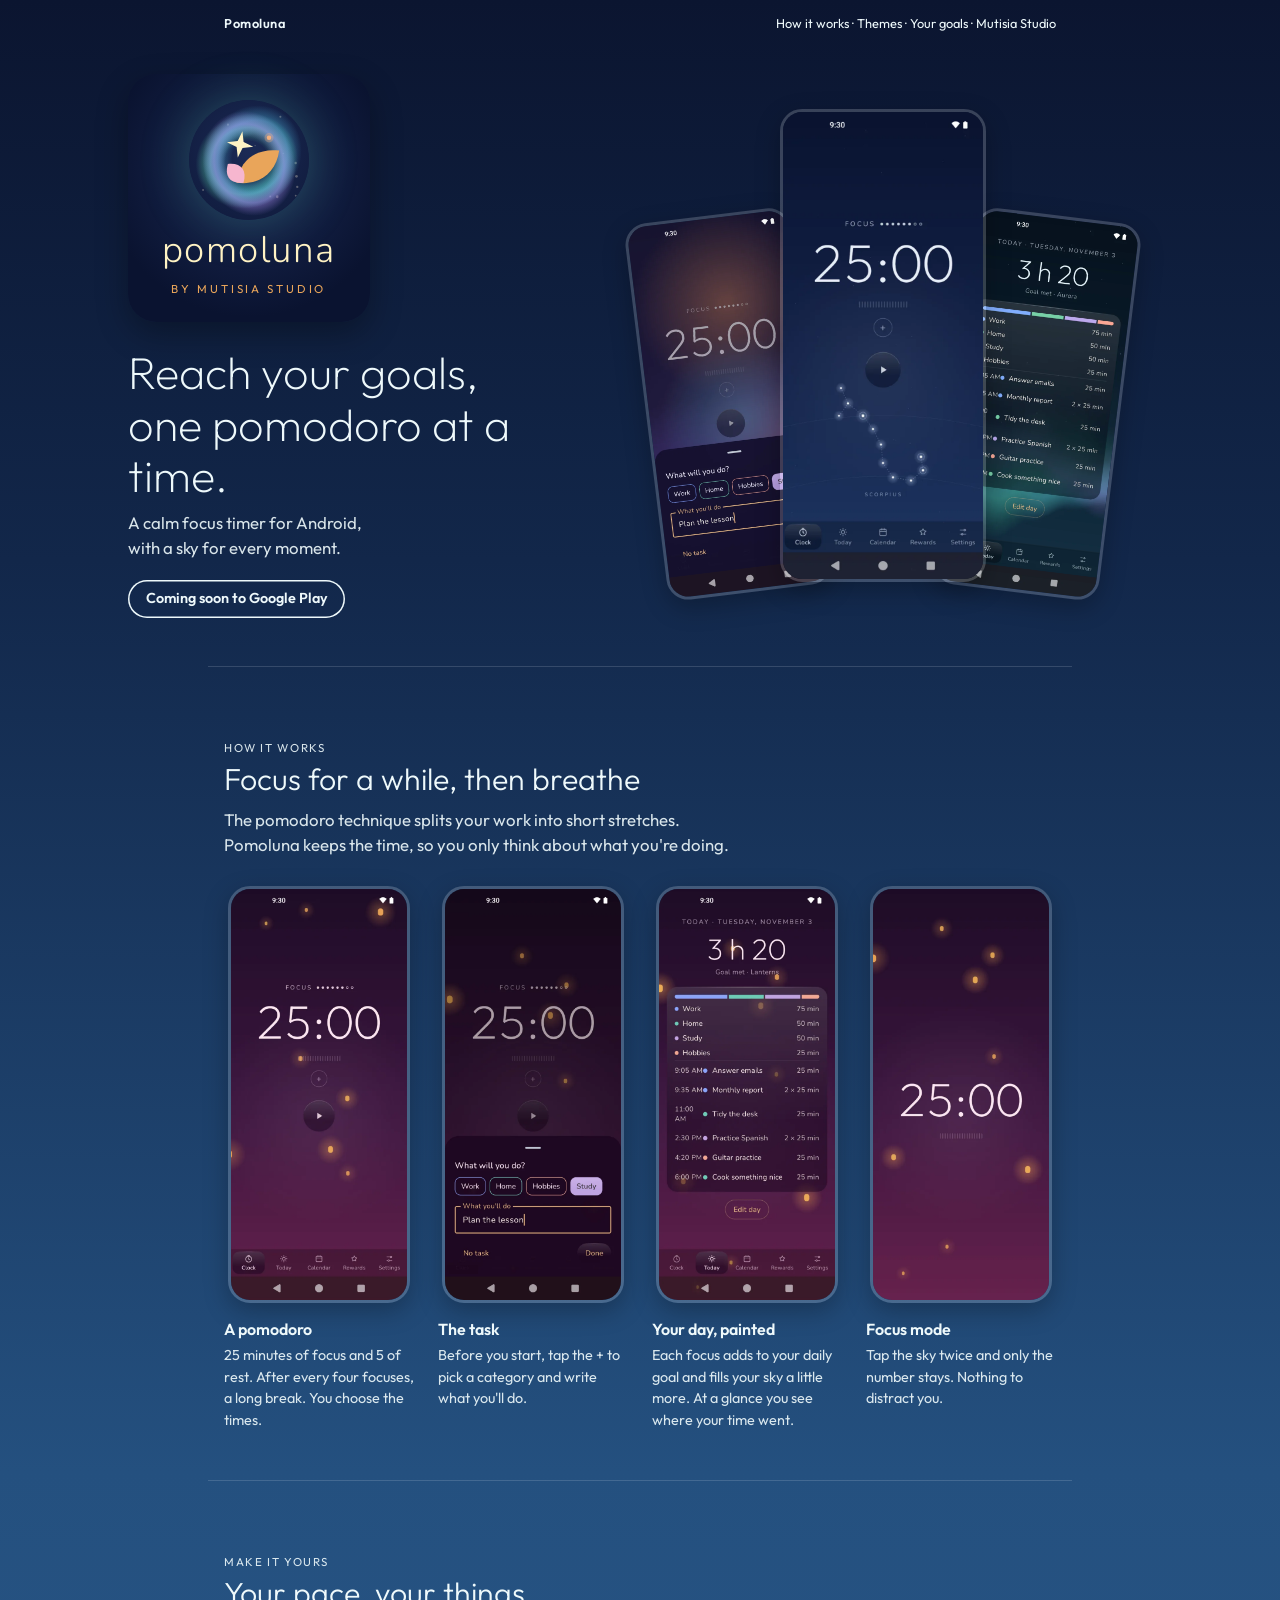
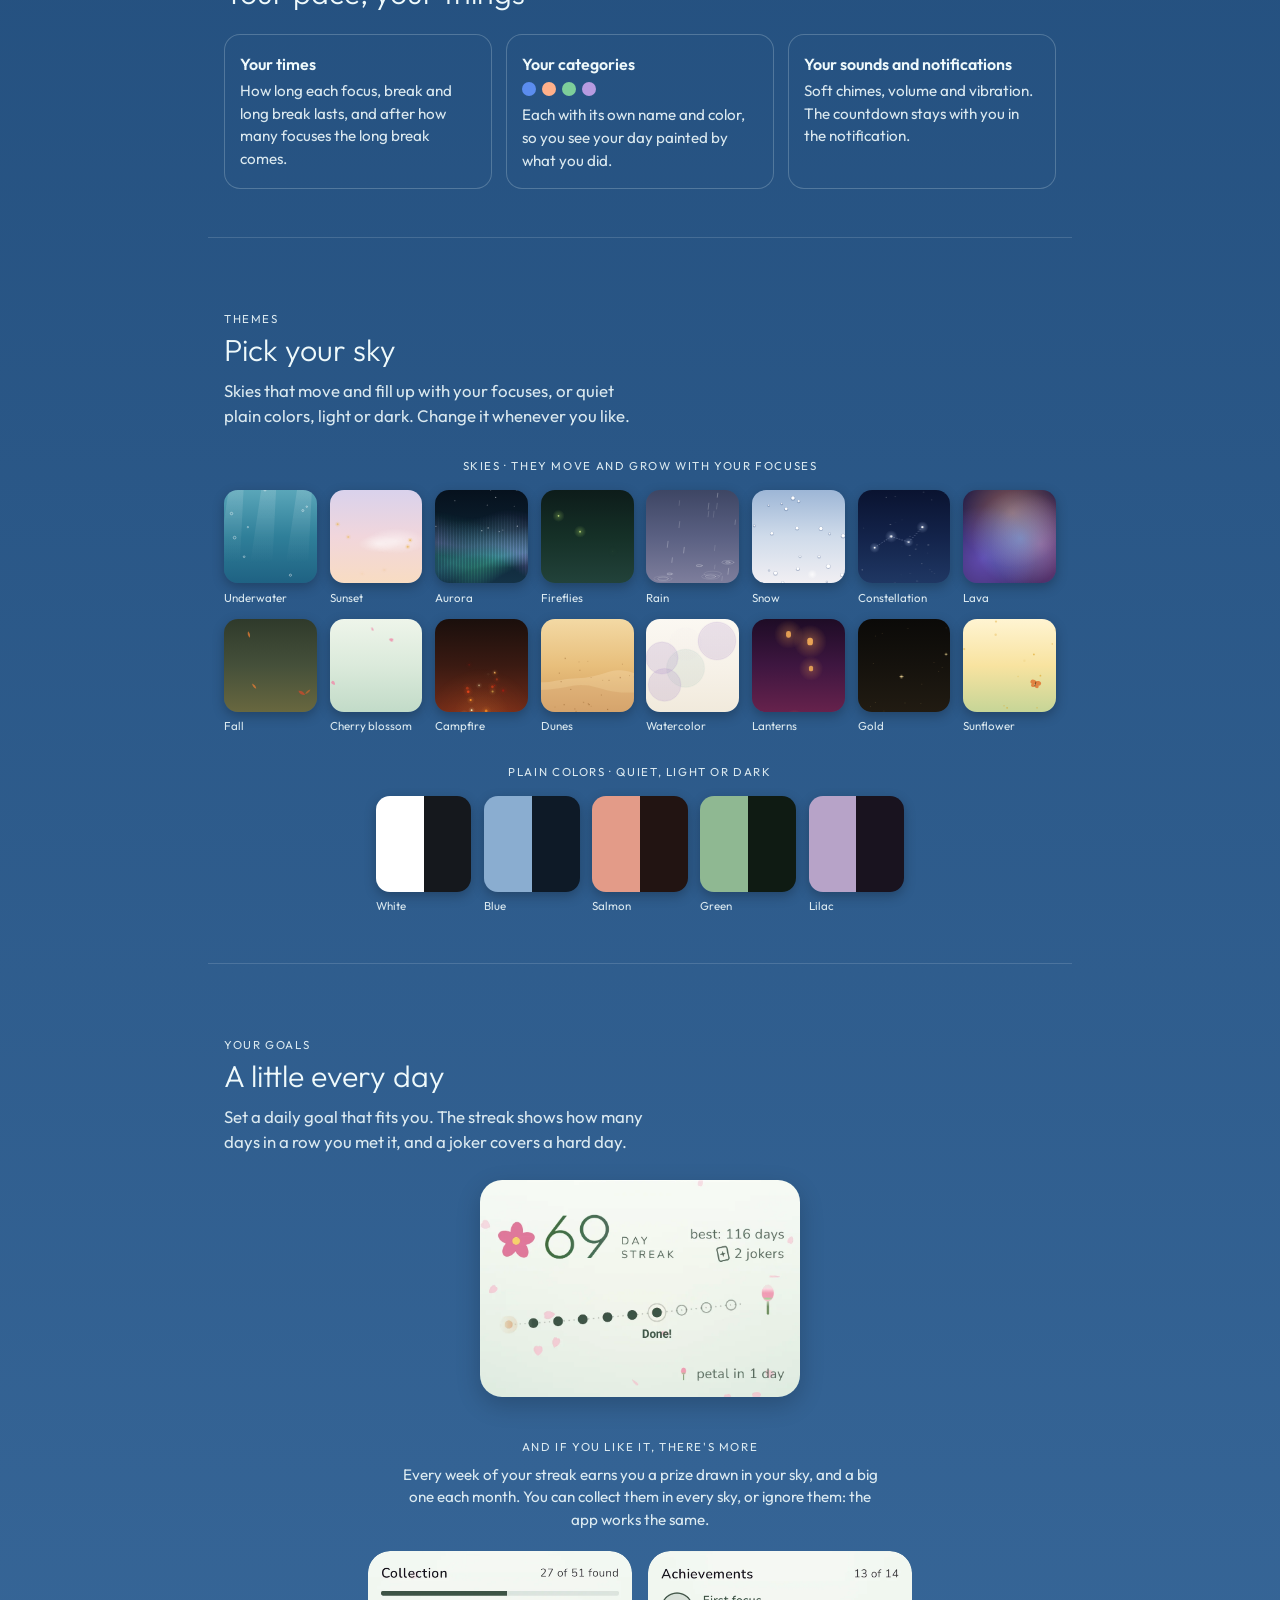
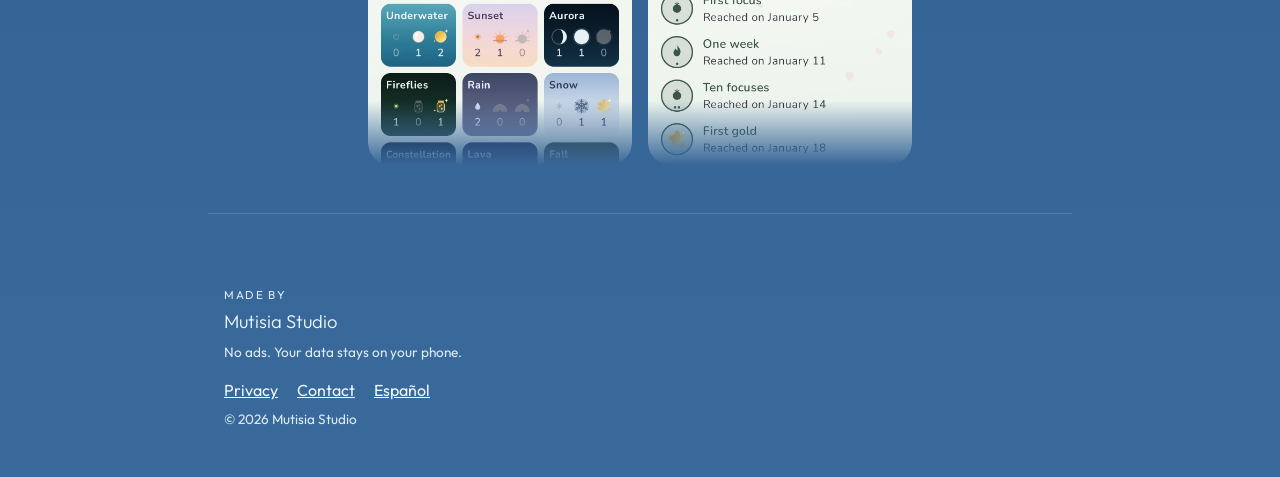
==== index.html @ 19e26e1e "Count visits with GoatCounter Use a copy of GoatCounter's count.js (v2.7.0, ISC license) so the page" ====
<!doctype html>
<html lang="en">
<head>
  <meta charset="utf-8">
  <meta name="viewport" content="width=device-width, initial-scale=1">
  <title>Pomoluna · a calm focus timer for Android</title>
  <meta name="description" content="Pomoluna is a calm focus timer for Android, with skies that move and grow with your focuses. No ads, no internet, your data stays on your phone.">
  <link rel="canonical" href="https://mutisiastudio.com/">
  <link rel="alternate" hreflang="en" href="https://mutisiastudio.com/">
  <link rel="alternate" hreflang="es" href="https://mutisiastudio.com/es/">
  <link rel="alternate" hreflang="x-default" href="https://mutisiastudio.com/">
  <meta property="og:type" content="website">
  <meta property="og:title" content="Pomoluna · a calm focus timer for Android">
  <meta property="og:description" content="Pomoluna is a calm focus timer for Android, with skies that move and grow with your focuses. No ads, no internet, your data stays on your phone.">
  <meta property="og:url" content="https://mutisiastudio.com/">
  <meta property="og:locale" content="en_US">
  <meta property="og:image" content="https://mutisiastudio.com/assets/img/og.png">
  <meta name="twitter:card" content="summary_large_image">
  <link rel="icon" type="image/png" sizes="192x192" href="/assets/img/icon-192.png">
  <link rel="apple-touch-icon" href="/assets/img/icon-512.png">
  <link rel="stylesheet" href="/assets/css/site.css">
  <script>document.documentElement.classList.add("js")</script>
</head>
<body>
  <nav class="top" aria-label="Sections">
    <a class="brand" href="#hero">Pomoluna</a>
    <span>
      <a href="#how-it-works">How it works</a> ·
      <a href="#themes">Themes</a> ·
      <a href="#your-goals">Your goals</a> ·
      <a href="#studio">Mutisia Studio</a>
    </span>
  </nav>

  <main>
    <section id="hero" class="hero combo">
      <div class="combo-text">
        <div class="mark badge"><img src="/assets/img/icon.svg" alt=""><span class="word">pomoluna</span><span class="by">by Mutisia Studio</span></div>
        <h1>Reach your goals,<br>one pomodoro at a time.</h1>
        <p class="lead">A calm focus timer for Android, with a sky for every moment.</p>
        <!-- When the app is public, swap this for the official Google Play badge. -->
        <p class="store" data-store-badge>Coming soon to Google Play</p>
      </div>
      <div class="fan">
        <div class="phone"><img src="/assets/img/shots/en/fan-task.webp" alt="Choosing the task, with the Lava sky" width="600" height="1400"></div>
        <div class="phone mid"><img src="/assets/img/shots/en/fan-clock.webp" alt="The clock, with the Constellation sky and the Scorpio figure" width="600" height="1400"></div>
        <div class="phone"><img src="/assets/img/shots/en/fan-today.webp" alt="The summary of the day, with the Aurora sky" width="600" height="1400"></div>
      </div>
    </section>

    <section id="how-it-works">
      <p class="tag">How it works</p>
      <h2>Focus for a while, then breathe</h2>
      <p class="lead">The pomodoro technique splits your work into short stretches.
        Pomoluna keeps the time, so you only think about what you're doing.</p>
      <div class="shots">
        <div>
          <div class="phone"><img src="/assets/img/shots/en/clock.webp" alt="The clock screen" width="600" height="1400" loading="lazy"></div>
          <h3>A pomodoro</h3>
          <p>25 minutes of focus and 5 of rest. After every four focuses, a long break. You choose the times.</p>
        </div>
        <div>
          <div class="phone"><img src="/assets/img/shots/en/task.webp" alt="Choosing the category of the task" width="600" height="1400" loading="lazy"></div>
          <h3>The task</h3>
          <p>Before you start, tap the + to pick a category and write what you'll do.</p>
        </div>
        <div>
          <div class="phone"><img src="/assets/img/shots/en/today.webp" alt="The summary of the day" width="600" height="1400" loading="lazy"></div>
          <h3>Your day, painted</h3>
          <p>Each focus adds to your daily goal and fills your sky a little more. At a glance you see where your time went.</p>
        </div>
        <div>
          <div class="phone"><img src="/assets/img/shots/en/focus.webp" alt="Focus mode, showing only the number" width="600" height="1400" loading="lazy"></div>
          <h3>Focus mode</h3>
          <p>Tap the sky twice and only the number stays. Nothing to distract you.</p>
        </div>
      </div>
    </section>

    <section id="make-it-yours">
      <p class="tag">Make it yours</p>
      <h2>Your pace, your things</h2>
      <div class="tiles">
        <div class="tile">
          <h3>Your times</h3>
          <p>How long each focus, break and long break lasts, and after how many
            focuses the long break comes.</p>
        </div>
        <div class="tile">
          <h3>Your categories</h3>
          <div class="dots" aria-hidden="true">
            <i style="background:#5B8DEF"></i><i style="background:#FFB08A"></i>
            <i style="background:#7DCE9A"></i><i style="background:#B79BE0"></i>
          </div>
          <p>Each with its own name and color, so you see your day painted by
            what you did.</p>
        </div>
        <div class="tile">
          <h3>Your sounds and notifications</h3>
          <p>Soft chimes, volume and vibration. The countdown stays with you in the
            notification.</p>
        </div>
      </div>
    </section>

    <section id="themes">
      <p class="tag">Themes</p>
      <h2>Pick your sky</h2>
      <p class="lead">Skies that move and fill up with your focuses, or quiet plain colors,
        light or dark. Change it whenever you like.</p>
      <p class="tag needs-js">Skies · they move and grow with your focuses</p>
      <div class="sky-grid needs-js" id="sky-grid"></div>
      <p class="tag needs-js">Plain colors · quiet, light or dark</p>
      <div class="sky-grid plains needs-js" id="plain-grid"></div>
    </section>

    <section id="your-goals">
      <p class="tag">Your goals</p>
      <h2>A little every day</h2>
      <p class="lead">Set a daily goal that fits you. The streak shows how many days in a
        row you met it, and a joker covers a hard day.</p>
      <img class="card-shot streak-shot" src="/assets/img/shots/en/streak.webp" width="984" height="667" loading="lazy"
        alt="The streak card: 69 days in a row, a best of 116 days and 2 jokers">
      <div class="extra">
        <p class="tag">And if you like it, there's more</p>
        <p class="extra-lead">Every week of your streak earns you a prize drawn in your sky, and a big one
          each month. You can collect them in every sky, or ignore them: the app
          works the same.</p>
        <div class="extra-shots">
          <img class="card-shot fade" src="/assets/img/shots/en/collection.webp" width="984" height="796" loading="lazy"
            alt="The prize collection, one per sky">
          <img class="card-shot fade" src="/assets/img/shots/en/achievements.webp" width="984" height="796" loading="lazy"
            alt="The list of achievements, with the date of each one">
        </div>
      </div>
    </section>
  </main>

  <footer id="studio">
    <p class="tag">Made by</p>
    <p class="studio">Mutisia Studio</p>
    <p class="note">No ads. Your data stays on your phone.</p>
    <p class="links">
      <a href="/privacy/">Privacy</a>
      <a href="mailto:contact@mutisiastudio.com">Contact</a>
      <a href="/es/">Español</a>
    </p>
    <p class="note">© 2026 Mutisia Studio</p>
  </footer>
<script src="/assets/js/themes.js"></script>
<script src="/assets/js/sky-grid.js" defer></script>
<script data-goatcounter="https://mutisiastudio.goatcounter.com/count" async src="/assets/js/count.js"></script>
</body>
</html>
---- assets/css/site.css ----
@font-face {
  font-family: "Outfit";
  src: url("/assets/fonts/outfit.ttf") format("truetype");
  font-weight: 100 900;
  font-display: swap;
}
@font-face {
  font-family: "Nunito";
  src: url("/assets/fonts/nunito.ttf") format("truetype");
  font-weight: 200 1000;
  font-display: swap;
}

:root {
  --ink: #EEF9FB;
  /* Strength of softened text. tools/check.mjs tests contrast at this value. */
  --muted: 0.9;
}

body {
  font-family: "Outfit", system-ui, sans-serif;
  margin: 0;
  line-height: 1.5;
  min-height: 100vh;
  color: var(--ink);
  /* Dark blue at the top, mid blue at the bottom. tools/check.mjs tests the text on each stop. */
  background: linear-gradient(#0B1530, #12274A 560px, #24507F max(40%, 760px), #3A6A9C);
  background-color: #3A6A9C;
}

section, footer, .top {
  max-width: 52rem;
  margin: 0 auto;
  padding: 3rem 1rem;
}

a { color: inherit; }

.top {
  display: flex; flex-wrap: wrap; justify-content: space-between; gap: 0.25rem 1rem;
  padding-top: 0.9rem; padding-bottom: 0; font-size: 0.8rem;
}
.top a { text-decoration: none; }
.top a:hover { text-decoration: underline; }
.top .brand { font-weight: 600; letter-spacing: 0.04em; }

/* Without JavaScript the sky grids stay empty, so hide them. */
html:not(.js) .needs-js { display: none !important; }

.lead {
  font-size: 1.05rem; opacity: var(--muted); margin: 0.5rem auto 0; max-width: 32rem;
  text-wrap: balance;
}
.tag {
  font-size: 0.72rem; text-transform: uppercase; letter-spacing: 0.14em;
  opacity: var(--muted); margin: 1.5rem 0 0;
}
.store {
  display: inline-block; margin: 1.25rem 0 0; padding: 0.5rem 1.1rem; border-radius: 999px;
  box-shadow: inset 0 0 0 1.5px var(--ink); font-weight: 600; font-size: 0.9rem;
}
.soft { opacity: var(--muted); }

/* Hero: the wordmark card and words on one side, three phones fanned on the other.
   Stacked on a phone, side by side from 900px. */
.hero { text-align: center; padding-top: 1.5rem; }
.hero.combo { display: grid; grid-template-columns: minmax(0, 1fr); gap: 2.5rem; align-items: center; max-width: 64rem; }
.hero h1 { font-weight: 200; font-size: 2rem; line-height: 1.15; margin: 1.6rem 0 0; }
.combo-text { text-align: center; min-width: 0; }

/* The wordmark: Nunito light, cream, with an orange "by". */
.mark { display: flex; flex-direction: column; align-items: center; gap: 12px; }
.mark img { width: 120px; height: 120px; border-radius: 50%; box-shadow: 0 0 50px rgba(92, 224, 176, 0.25); }
.mark .word { font: 300 2.3rem/1 "Nunito", sans-serif; letter-spacing: 0.04em; color: #FFF3C4; }
.mark .by { font-size: 0.72rem; letter-spacing: 0.25em; text-transform: uppercase; color: #E9A55A; }
.mark.badge {
  padding: 26px 34px 24px; border-radius: 28px; width: max-content; margin: 0 auto;
  background: radial-gradient(circle at 50% 40%, #1B2A55, #0A1330 75%);
  box-shadow: 0 12px 32px rgba(0, 0, 0, 0.3);
}

/* A screenshot in a thin phone frame. */
.phone {
  width: 9.5rem; border-radius: 22px; overflow: hidden;
  border: 3px solid rgba(255, 255, 255, 0.18); box-shadow: 0 8px 24px rgba(0, 0, 0, 0.25);
}
.phone img { display: block; width: 100%; height: auto; }

.fan { display: flex; justify-content: center; align-items: flex-end; min-width: 0; }
.fan .phone { width: 9rem; max-width: 30vw; }
.fan .phone:first-child { transform: rotate(-7deg) translate(18%, 4%); }
.fan .phone:last-child { transform: rotate(7deg) translate(-18%, 4%); }
.fan .phone.mid { width: 11rem; max-width: 36vw; position: relative; z-index: 1; }

@media (min-width: 900px) {
  .combo-text, .fan { min-width: auto; }
  .fan .phone { flex: none; min-width: auto; }
  .hero.combo { grid-template-columns: 1fr 1.1fr; padding-top: 2.5rem; }
  .combo-text { text-align: left; }
  .combo .mark.badge { margin: 0; }
  .combo .lead { margin-left: 0; }
  .fan .phone { width: 10rem; }
  .fan .phone.mid { width: 12.5rem; }
  .hero h1 { font-size: 2.8rem; }
}

/* Sections after the hero. Lines and rings instead of filled panels. */
section + section, footer {
  border-top: 1px solid color-mix(in srgb, var(--ink) 15%, transparent);
}
h2 { font-weight: 300; font-size: 1.9rem; line-height: 1.2; margin: 0.3rem 0 0; }
h3 { font-size: 1rem; font-weight: 600; margin: 0.75rem 0 0.25rem; }
section p, footer p { margin: 0; }
section:not(.hero) .lead { margin: 0.6rem 0 0; }

/* How it works: 2 phones a row on a phone, 4 on a computer. */
.shots { display: grid; grid-template-columns: 1fr 1fr; gap: 1.6rem 1rem; margin-top: 1.8rem; }
.shots .phone { width: 100%; max-width: 11rem; margin: 0 auto; }
.shots h3 { margin-top: 0.9rem; }
.shots p { font-size: 0.9rem; opacity: var(--muted); }
@media (min-width: 760px) { .shots { grid-template-columns: repeat(4, 1fr); gap: 1.5rem; } }

.tiles { display: grid; gap: 0.9rem; margin-top: 1.4rem; }
.tile {
  border-radius: 16px; padding: 0.4rem 1rem 1rem;
  box-shadow: inset 0 0 0 1px color-mix(in srgb, var(--ink) 22%, transparent);
}
.tile p { opacity: var(--muted); font-size: 0.95rem; }
.dots { display: flex; gap: 6px; margin: 0.4rem 0 0.5rem; }
.dots i { width: 14px; height: 14px; border-radius: 50%; }
@media (min-width: 700px) { .tiles { grid-template-columns: repeat(3, 1fr); } }

/* Themes: the grids are filled by script (squares for skies, swatches for plain colors). */
#themes .tag:not(:first-child) { text-align: center; margin-top: 1.8rem; }
.sky-grid {
  display: grid; grid-template-columns: repeat(4, 1fr); gap: 0.6rem;
  max-width: 26rem; margin: 1rem auto 0;
}
.sky-grid.plains { grid-template-columns: repeat(5, 1fr); }
@media (min-width: 760px) {
  .sky-grid { grid-template-columns: repeat(8, 1fr); max-width: 52rem; gap: 0.8rem; }
  .sky-grid.plains { grid-template-columns: repeat(5, 1fr); max-width: 33rem; }
}
.sq { position: relative; margin: 0; }
.sq canvas, .sq .swatch {
  display: block; width: 100%; aspect-ratio: 1; border-radius: 14px;
  box-shadow: 0 4px 12px rgba(0, 0, 0, 0.25);
}
.sq .swatch { overflow: hidden; display: flex; }
.swatch i { flex: 1; }
.sq figcaption { font-size: 0.72rem; margin-top: 0.35rem; opacity: var(--muted); }

/* Cards cut from app screenshots. The radius matches the app's 22dp glass corner. */
.card-shot {
  display: block; width: 100%; height: auto; border-radius: 22px;
  box-shadow: 0 8px 24px rgba(0, 0, 0, 0.2);
}
.streak-shot { max-width: 20rem; margin: 1.6rem auto 0; }
.extra { margin-top: 2.6rem; text-align: center; }
.extra-lead { opacity: var(--muted); max-width: 30rem; margin: 0.5rem auto 0; font-size: 0.95rem; }
.extra-shots {
  display: grid; grid-template-columns: 1fr 1fr; gap: 1rem; align-items: start;
  max-width: 34rem; margin: 1.2rem auto 0;
}
/* The achievements list goes on in the app; fade it out instead of cutting it. */
.card-shot.fade {
  -webkit-mask-image: linear-gradient(#000 70%, transparent);
  mask-image: linear-gradient(#000 70%, transparent);
}

footer .studio { font-size: 1.15rem; font-weight: 300; margin-top: 0.3rem; }
footer .note { opacity: var(--muted); font-size: 0.85rem; margin-top: 0.4rem; }
footer .links { margin-top: 1rem; }
footer .links a { margin-right: 1rem; }

/* Privacy policy pages: plain reading text. */
.doc h1, .doc h2.title-alt { font-weight: 200; font-size: 2rem; line-height: 1.15; margin: 0.5rem 0 0; }
.doc h2 { font-size: 1.25rem; font-weight: 600; margin: 2rem 0 0.4rem; }
.doc p, .doc li { margin-top: 0.5rem; }
.doc ul { padding-left: 1.2rem; margin: 0.4rem 0 0; }
.doc code { font-size: 0.9em; }
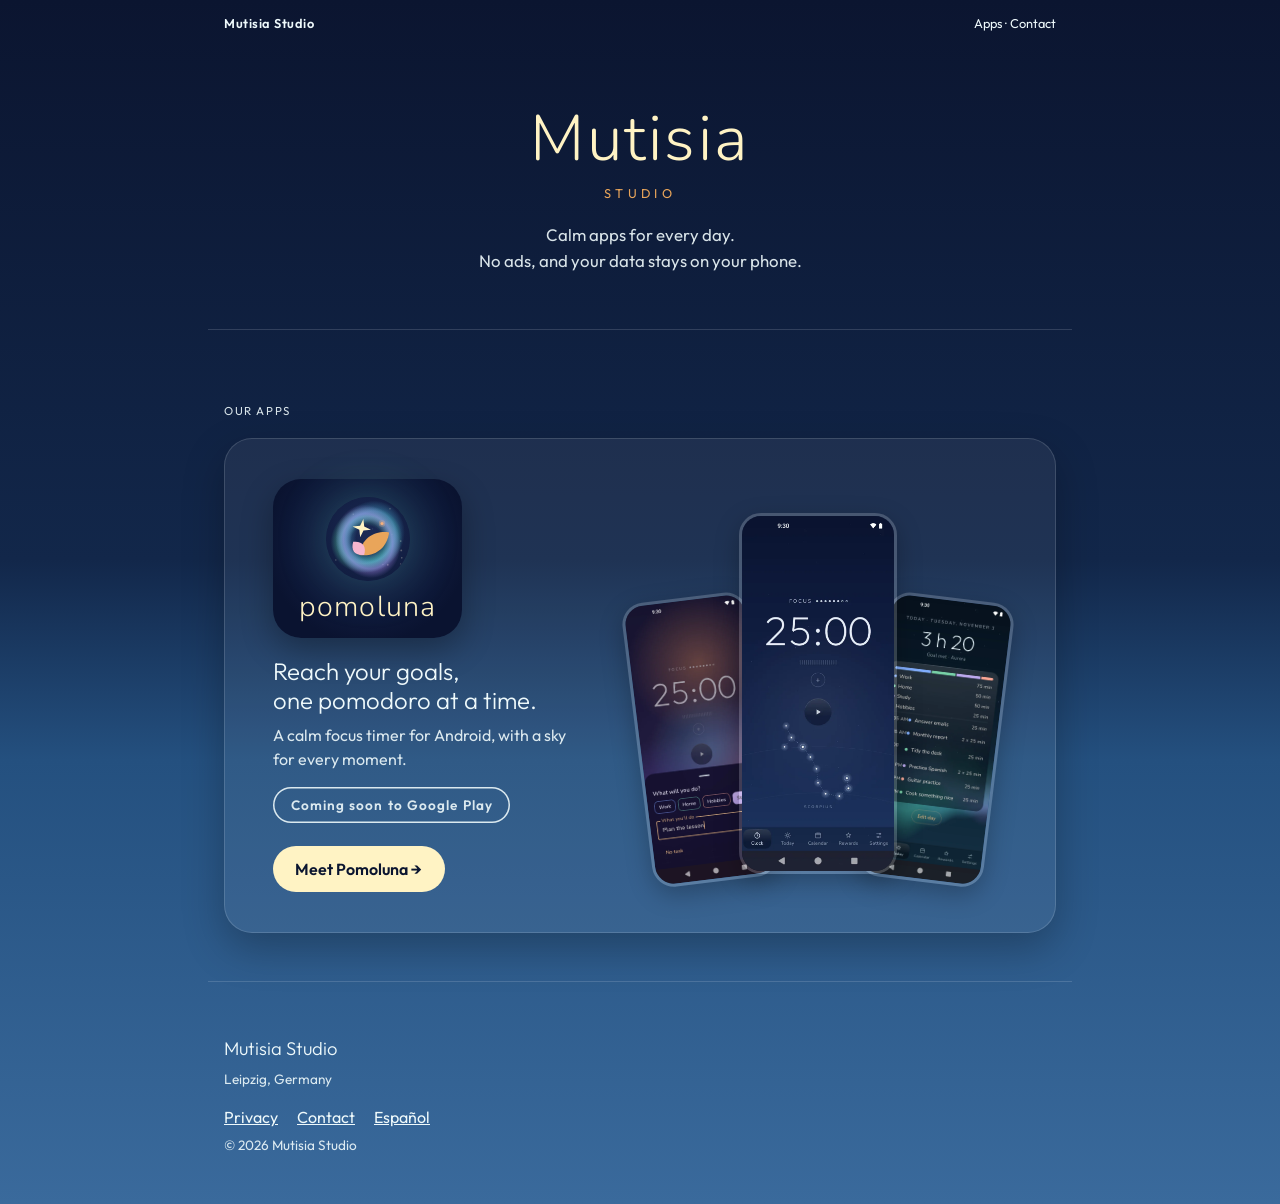
==== commit 69551c8d: "Make the front page the studio's and move Pomoluna to /pomoluna/ The root is now Mutisia Studio's pa" ====
--- a/index.html
+++ b/index.html
@@ -3,15 +3,15 @@
 <head>
   <meta charset="utf-8">
   <meta name="viewport" content="width=device-width, initial-scale=1">
-  <title>Pomoluna · a calm focus timer for Android</title>
-  <meta name="description" content="Pomoluna is a calm focus timer for Android, with skies that move and grow with your focuses. No ads, no internet, your data stays on your phone.">
+  <title>Mutisia Studio · calm apps for every day</title>
+  <meta name="description" content="Mutisia Studio makes calm apps for every day. No ads, and your data stays on your phone. Our first app is Pomoluna, a calm focus timer for Android.">
   <link rel="canonical" href="https://mutisiastudio.com/">
   <link rel="alternate" hreflang="en" href="https://mutisiastudio.com/">
   <link rel="alternate" hreflang="es" href="https://mutisiastudio.com/es/">
   <link rel="alternate" hreflang="x-default" href="https://mutisiastudio.com/">
   <meta property="og:type" content="website">
-  <meta property="og:title" content="Pomoluna · a calm focus timer for Android">
-  <meta property="og:description" content="Pomoluna is a calm focus timer for Android, with skies that move and grow with your focuses. No ads, no internet, your data stays on your phone.">
+  <meta property="og:title" content="Mutisia Studio · calm apps for every day">
+  <meta property="og:description" content="Mutisia Studio makes calm apps for every day. No ads, and your data stays on your phone. Our first app is Pomoluna, a calm focus timer for Android.">
   <meta property="og:url" content="https://mutisiastudio.com/">
   <meta property="og:locale" content="en_US">
   <meta property="og:image" content="https://mutisiastudio.com/assets/img/og.png">
@@ -19,127 +19,45 @@
   <link rel="icon" type="image/png" sizes="192x192" href="/assets/img/icon-192.png">
   <link rel="apple-touch-icon" href="/assets/img/icon-512.png">
   <link rel="stylesheet" href="/assets/css/site.css">
-  <script>document.documentElement.classList.add("js")</script>
 </head>
 <body>
-  <nav class="top" aria-label="Sections">
-    <a class="brand" href="#hero">Pomoluna</a>
+  <nav class="top" aria-label="Site">
+    <a class="brand" href="/">Mutisia Studio</a>
     <span>
-      <a href="#how-it-works">How it works</a> ·
-      <a href="#themes">Themes</a> ·
-      <a href="#your-goals">Your goals</a> ·
-      <a href="#studio">Mutisia Studio</a>
+      <a href="#apps">Apps</a> ·
+      <a href="mailto:contact@mutisiastudio.com">Contact</a>
     </span>
   </nav>
 
   <main>
-    <section id="hero" class="hero combo">
-      <div class="combo-text">
-        <div class="mark badge"><img src="/assets/img/icon.svg" alt=""><span class="word">pomoluna</span><span class="by">by Mutisia Studio</span></div>
-        <h1>Reach your goals,<br>one pomodoro at a time.</h1>
-        <p class="lead">A calm focus timer for Android, with a sky for every moment.</p>
-        <!-- When the app is public, swap this for the official Google Play badge. -->
-        <p class="store" data-store-badge>Coming soon to Google Play</p>
-      </div>
-      <div class="fan">
-        <div class="phone"><img src="/assets/img/shots/en/fan-task.webp" alt="Choosing the task, with the Lava sky" width="600" height="1400"></div>
-        <div class="phone mid"><img src="/assets/img/shots/en/fan-clock.webp" alt="The clock, with the Constellation sky and the Scorpio figure" width="600" height="1400"></div>
-        <div class="phone"><img src="/assets/img/shots/en/fan-today.webp" alt="The summary of the day, with the Aurora sky" width="600" height="1400"></div>
-      </div>
+    <section class="studio-hero">
+      <h1 class="studio-word">Mutisia<span>Studio</span></h1>
+      <p class="lead">Calm apps for every day.<br>No ads, and your data stays on your phone.</p>
     </section>
 
-    <section id="how-it-works">
-      <p class="tag">How it works</p>
-      <h2>Focus for a while, then breathe</h2>
-      <p class="lead">The pomodoro technique splits your work into short stretches.
-        Pomoluna keeps the time, so you only think about what you're doing.</p>
-      <div class="shots">
+    <section id="apps">
+      <p class="tag">Our apps</p>
+
+      <article class="app-card">
         <div>
-          <div class="phone"><img src="/assets/img/shots/en/clock.webp" alt="The clock screen" width="600" height="1400" loading="lazy"></div>
-          <h3>A pomodoro</h3>
-          <p>25 minutes of focus and 5 of rest. After every four focuses, a long break. You choose the times.</p>
+          <div class="mark badge"><img src="/assets/img/icon.svg" alt=""><span class="word">pomoluna</span></div>
+          <h2>Reach your goals,<br>one pomodoro at a time.</h2>
+          <p>A calm focus timer for Android, with a sky for every moment.</p>
+          <p class="store" data-store-badge>Coming soon to Google Play</p>
+          <a class="go" href="/pomoluna/">Meet Pomoluna →</a>
         </div>
-        <div>
-          <div class="phone"><img src="/assets/img/shots/en/task.webp" alt="Choosing the category of the task" width="600" height="1400" loading="lazy"></div>
-          <h3>The task</h3>
-          <p>Before you start, tap the + to pick a category and write what you'll do.</p>
+        <div class="fan">
+          <div class="phone"><img src="/assets/img/shots/en/fan-task.webp" alt="Pomoluna: choosing the task, with the Lava sky" width="600" height="1400"></div>
+          <div class="phone mid"><img src="/assets/img/shots/en/fan-clock.webp" alt="Pomoluna: the clock, with the Constellation sky" width="600" height="1400"></div>
+          <div class="phone"><img src="/assets/img/shots/en/fan-today.webp" alt="Pomoluna: the summary of the day, with the Aurora sky" width="600" height="1400"></div>
         </div>
-        <div>
-          <div class="phone"><img src="/assets/img/shots/en/today.webp" alt="The summary of the day" width="600" height="1400" loading="lazy"></div>
-          <h3>Your day, painted</h3>
-          <p>Each focus adds to your daily goal and fills your sky a little more. At a glance you see where your time went.</p>
-        </div>
-        <div>
-          <div class="phone"><img src="/assets/img/shots/en/focus.webp" alt="Focus mode, showing only the number" width="600" height="1400" loading="lazy"></div>
-          <h3>Focus mode</h3>
-          <p>Tap the sky twice and only the number stays. Nothing to distract you.</p>
-        </div>
-      </div>
-    </section>
-
-    <section id="make-it-yours">
-      <p class="tag">Make it yours</p>
-      <h2>Your pace, your things</h2>
-      <div class="tiles">
-        <div class="tile">
-          <h3>Your times</h3>
-          <p>How long each focus, break and long break lasts, and after how many
-            focuses the long break comes.</p>
-        </div>
-        <div class="tile">
-          <h3>Your categories</h3>
-          <div class="dots" aria-hidden="true">
-            <i style="background:#5B8DEF"></i><i style="background:#FFB08A"></i>
-            <i style="background:#7DCE9A"></i><i style="background:#B79BE0"></i>
-          </div>
-          <p>Each with its own name and color, so you see your day painted by
-            what you did.</p>
-        </div>
-        <div class="tile">
-          <h3>Your sounds and notifications</h3>
-          <p>Soft chimes, volume and vibration. The countdown stays with you in the
-            notification.</p>
-        </div>
-      </div>
-    </section>
-
-    <section id="themes">
-      <p class="tag">Themes</p>
-      <h2>Pick your sky</h2>
-      <p class="lead">Skies that move and fill up with your focuses, or quiet plain colors,
-        light or dark. Change it whenever you like.</p>
-      <p class="tag needs-js">Skies · they move and grow with your focuses</p>
-      <div class="sky-grid needs-js" id="sky-grid"></div>
-      <p class="tag needs-js">Plain colors · quiet, light or dark</p>
-      <div class="sky-grid plains needs-js" id="plain-grid"></div>
-    </section>
-
-    <section id="your-goals">
-      <p class="tag">Your goals</p>
-      <h2>A little every day</h2>
-      <p class="lead">Set a daily goal that fits you. The streak shows how many days in a
-        row you met it, and a joker covers a hard day.</p>
-      <img class="card-shot streak-shot" src="/assets/img/shots/en/streak.webp" width="984" height="667" loading="lazy"
-        alt="The streak card: 69 days in a row, a best of 116 days and 2 jokers">
-      <div class="extra">
-        <p class="tag">And if you like it, there's more</p>
-        <p class="extra-lead">Every week of your streak earns you a prize drawn in your sky, and a big one
-          each month. You can collect them in every sky, or ignore them: the app
-          works the same.</p>
-        <div class="extra-shots">
-          <img class="card-shot fade" src="/assets/img/shots/en/collection.webp" width="984" height="796" loading="lazy"
-            alt="The prize collection, one per sky">
-          <img class="card-shot fade" src="/assets/img/shots/en/achievements.webp" width="984" height="796" loading="lazy"
-            alt="The list of achievements, with the date of each one">
-        </div>
-      </div>
+      </article>
     </section>
   </main>
 
-  <footer id="studio">
-    <p class="tag">Made by</p>
+  <footer>
     <p class="studio">Mutisia Studio</p>
-    <p class="note">No ads. Your data stays on your phone.</p>
+    <p class="note">Leipzig, Germany</p>
     <p class="links">
       <a href="/privacy/">Privacy</a>
       <a href="mailto:contact@mutisiastudio.com">Contact</a>
@@ -147,8 +65,6 @@
     </p>
     <p class="note">© 2026 Mutisia Studio</p>
   </footer>
-<script src="/assets/js/themes.js"></script>
-<script src="/assets/js/sky-grid.js" defer></script>
 <script data-goatcounter="https://mutisiastudio.goatcounter.com/count" async src="/assets/js/count.js"></script>
 </body>
 </html>
--- a/assets/css/site.css
+++ b/assets/css/site.css
@@ -179,3 +179,41 @@
 .doc p, .doc li { margin-top: 0.5rem; }
 .doc ul { padding-left: 1.2rem; margin: 0.4rem 0 0; }
 .doc code { font-size: 0.9em; }
+
+/* The studio's front page: the name, then one glass card per app. */
+.studio-hero { text-align: center; padding-top: 4.5rem; padding-bottom: 3.5rem; }
+.studio-word { font: 300 3rem/1.05 "Nunito", sans-serif; letter-spacing: 0.04em; color: #FFF3C4; margin: 0; }
+.studio-word span {
+  display: block; font: 400 0.8rem/1 "Outfit", sans-serif; letter-spacing: 0.35em;
+  text-transform: uppercase; color: #E9A55A; margin-top: 0.9rem;
+}
+section.studio-hero .lead { margin: 1.4rem auto 0; }
+footer .studio a { text-decoration: none; }
+
+.app-card {
+  display: grid; gap: 2rem; align-items: center; margin-top: 1.2rem;
+  padding: 2rem 1.25rem 2.4rem; border-radius: 28px; text-align: center;
+  background: rgba(255, 255, 255, 0.06); border: 1px solid rgba(255, 255, 255, 0.14);
+  box-shadow: 0 16px 40px rgba(0, 0, 0, 0.25);
+}
+.app-card .mark.badge { padding: 18px 26px 16px; }
+.app-card .mark img { width: 84px; height: 84px; }
+.app-card .mark .word { font-size: 1.8rem; }
+.app-card h2 { font-size: 1.5rem; margin-top: 1.2rem; text-wrap: balance; }
+.app-card p { opacity: var(--muted); margin: 0.5rem auto 0; max-width: 24rem; }
+.app-card .store { margin-top: 1rem; font-size: 0.85rem; letter-spacing: 0.08em; }
+.app-card .fan { padding-top: 1rem; }
+.go {
+  display: inline-block; margin-top: 1.4rem; padding: 0.7rem 1.4rem; border-radius: 999px;
+  background: #FFF3C4; color: #0B1530; text-decoration: none; font-weight: 600;
+}
+.go:hover { background: #fff; }
+
+@media (min-width: 900px) {
+  .studio-word { font-size: 4rem; }
+  .app-card { grid-template-columns: 1.2fr 1fr; text-align: left; padding: 2.5rem 2rem 2.5rem 3rem; }
+  .app-card .mark.badge { margin: 0; }
+  .app-card p { margin-left: 0; }
+  .app-card .fan .phone { width: 7.5rem; flex: none; }
+  .app-card .fan .phone.mid { width: 9.5rem; }
+}
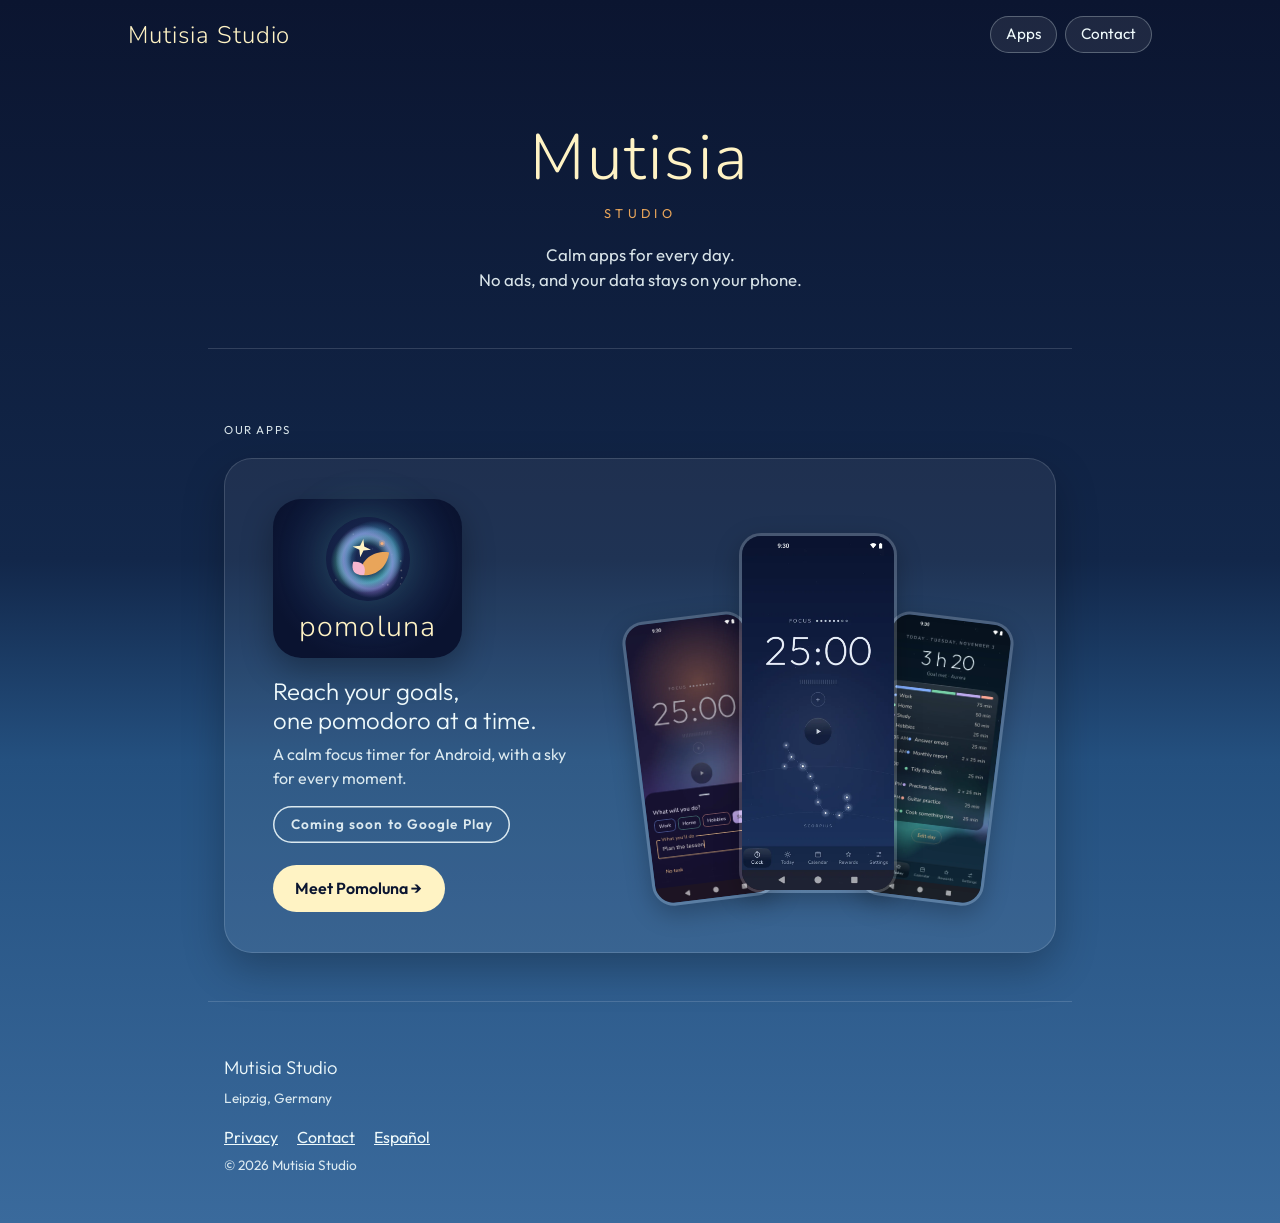
==== commit 0b0e1a80: "Use the pill menu on every page The studio, privacy and 404 pages get the same top bar as the Pomolu" ====
--- a/index.html
+++ b/index.html
@@ -23,8 +23,8 @@
 <body>
   <nav class="top" aria-label="Site">
     <a class="brand" href="/">Mutisia Studio</a>
-    <span>
-      <a href="#apps">Apps</a> ·
+    <span class="menu">
+      <a href="#apps">Apps</a>
       <a href="mailto:contact@mutisiastudio.com">Contact</a>
     </span>
   </nav>
--- a/assets/css/site.css
+++ b/assets/css/site.css
@@ -36,13 +36,24 @@
 
 a { color: inherit; }
 
+/* The top bar: the app's mark on one side, the sections as soft pills on the other. */
 .top {
-  display: flex; flex-wrap: wrap; justify-content: space-between; gap: 0.25rem 1rem;
-  padding-top: 0.9rem; padding-bottom: 0; font-size: 0.8rem;
+  display: flex; flex-wrap: wrap; justify-content: space-between; align-items: center;
+  gap: 0.8rem 1rem; padding-top: 1rem; padding-bottom: 0; max-width: 64rem;
 }
 .top a { text-decoration: none; }
-.top a:hover { text-decoration: underline; }
-.top .brand { font-weight: 600; letter-spacing: 0.04em; }
+.top .brand {
+  display: flex; align-items: center; gap: 0.6rem;
+  font: 300 1.5rem/1 "Nunito", sans-serif; letter-spacing: 0.04em; color: #FFF3C4;
+}
+.top .brand img { width: 2.4rem; height: 2.4rem; border-radius: 50%; }
+.top .menu { display: flex; flex-wrap: wrap; gap: 0.5rem; }
+.top .menu a {
+  padding: 0.45rem 1rem; border-radius: 999px; font-size: 0.95rem;
+  background: rgba(255, 255, 255, 0.08);
+  box-shadow: inset 0 0 0 1px color-mix(in srgb, var(--ink) 28%, transparent);
+}
+.top .menu a:hover { background: rgba(255, 255, 255, 0.18); }
 
 /* Without JavaScript the sky grids stay empty, so hide them. */
 html:not(.js) .needs-js { display: none !important; }
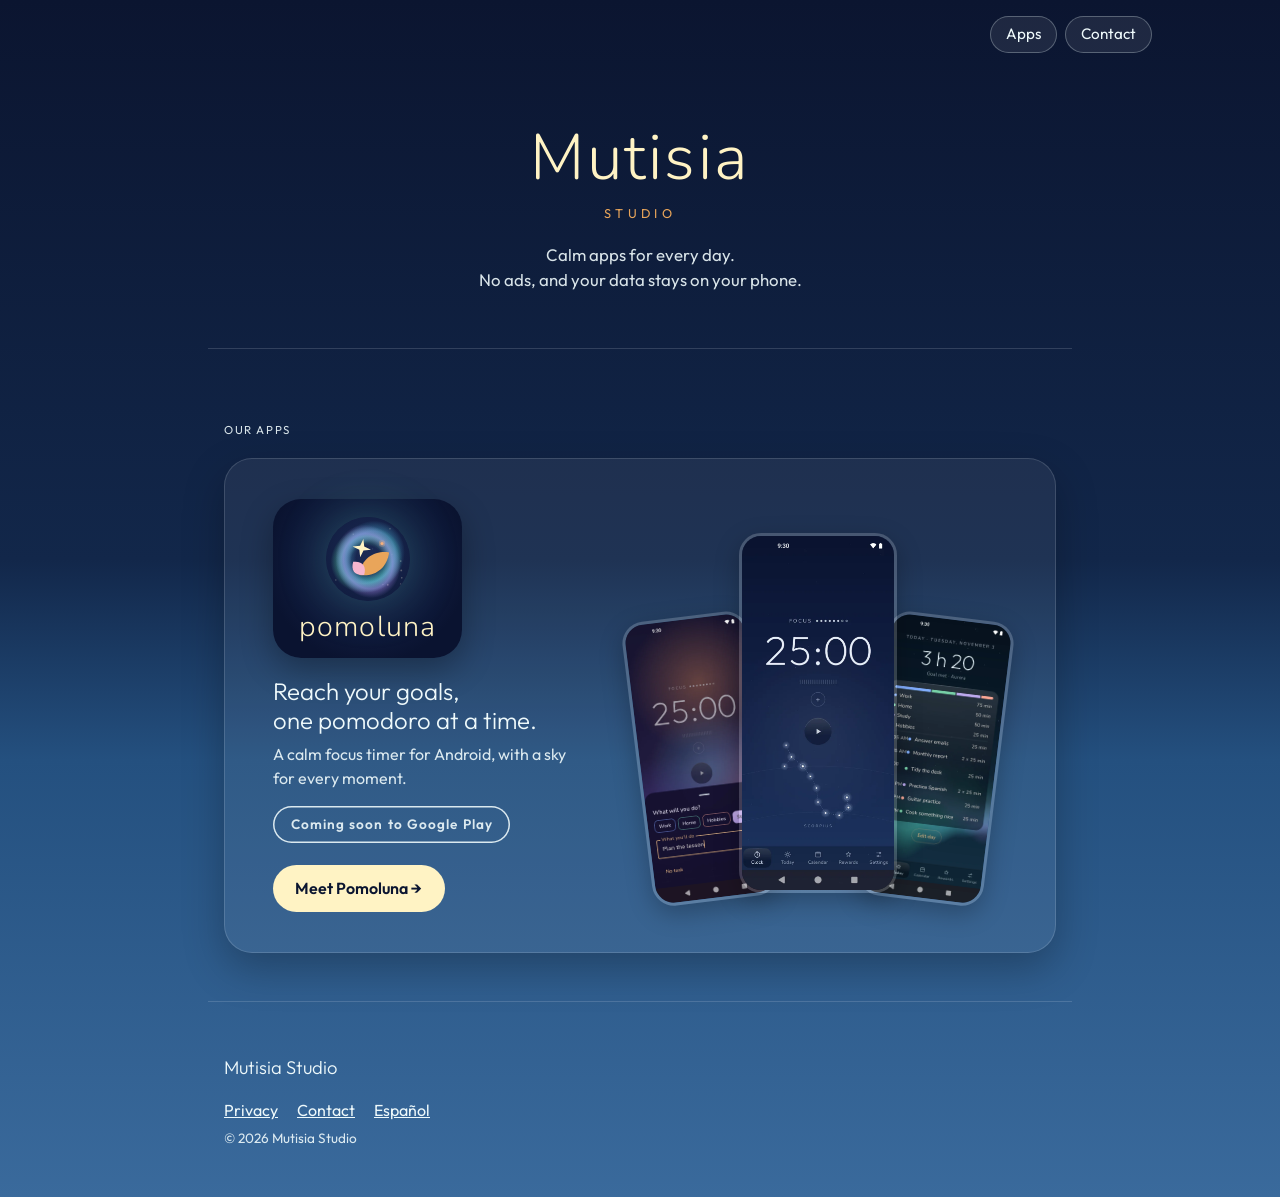
==== commit 9331376d: "Drop the repeated studio name from the home menu The big wordmark right below already says it, and t" ====
--- a/index.html
+++ b/index.html
@@ -22,7 +22,6 @@
 </head>
 <body>
   <nav class="top" aria-label="Site">
-    <a class="brand" href="/">Mutisia Studio</a>
     <span class="menu">
       <a href="#apps">Apps</a>
       <a href="mailto:contact@mutisiastudio.com">Contact</a>
@@ -57,7 +56,6 @@
 
   <footer>
     <p class="studio">Mutisia Studio</p>
-    <p class="note">Leipzig, Germany</p>
     <p class="links">
       <a href="/privacy/">Privacy</a>
       <a href="mailto:contact@mutisiastudio.com">Contact</a>
--- a/assets/css/site.css
+++ b/assets/css/site.css
@@ -47,7 +47,8 @@
   font: 300 1.5rem/1 "Nunito", sans-serif; letter-spacing: 0.04em; color: #FFF3C4;
 }
 .top .brand img { width: 2.4rem; height: 2.4rem; border-radius: 50%; }
-.top .menu { display: flex; flex-wrap: wrap; gap: 0.5rem; }
+/* margin-left keeps the menu on the right on the studio home, which has no brand. */
+.top .menu { display: flex; flex-wrap: wrap; gap: 0.5rem; margin-left: auto; }
 .top .menu a {
   padding: 0.45rem 1rem; border-radius: 999px; font-size: 0.95rem;
   background: rgba(255, 255, 255, 0.08);
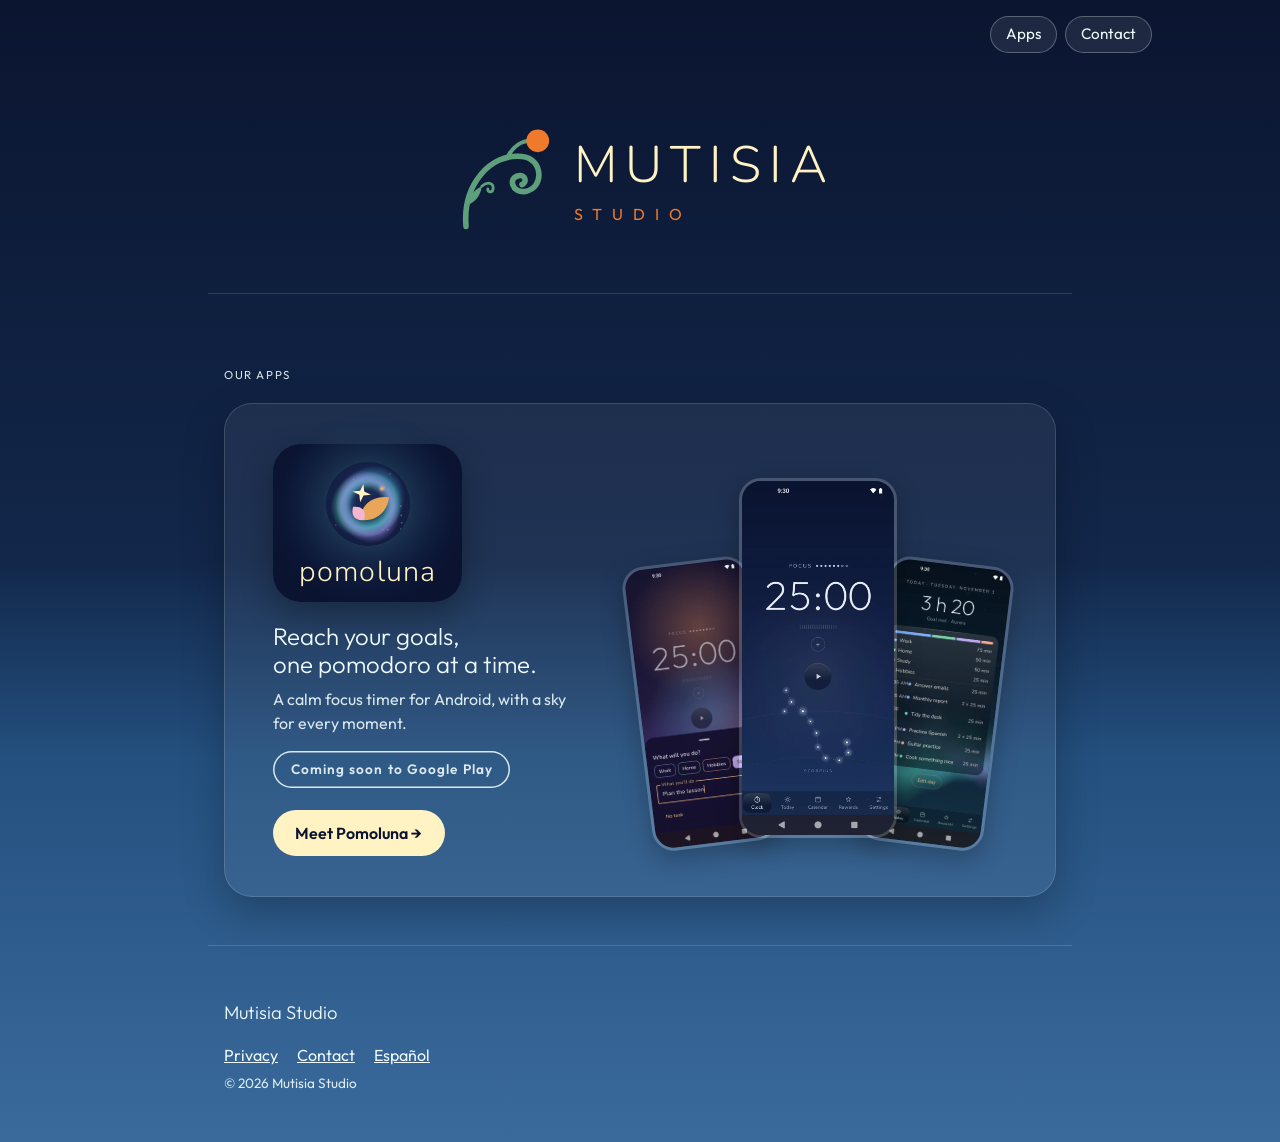
==== commit fb76e0ea: "Give the studio its own logo and tab icon The home shows the mutisia's tendril and flower beside the" ====
--- a/index.html
+++ b/index.html
@@ -3,21 +3,20 @@
 <head>
   <meta charset="utf-8">
   <meta name="viewport" content="width=device-width, initial-scale=1">
-  <title>Mutisia Studio · calm apps for every day</title>
-  <meta name="description" content="Mutisia Studio makes calm apps for every day. No ads, and your data stays on your phone. Our first app is Pomoluna, a calm focus timer for Android.">
+  <title>Mutisia Studio</title>
+  <meta name="description" content="Mutisia Studio makes apps for Android. Our first app is Pomoluna, a calm focus timer.">
   <link rel="canonical" href="https://mutisiastudio.com/">
   <link rel="alternate" hreflang="en" href="https://mutisiastudio.com/">
   <link rel="alternate" hreflang="es" href="https://mutisiastudio.com/es/">
   <link rel="alternate" hreflang="x-default" href="https://mutisiastudio.com/">
   <meta property="og:type" content="website">
-  <meta property="og:title" content="Mutisia Studio · calm apps for every day">
-  <meta property="og:description" content="Mutisia Studio makes calm apps for every day. No ads, and your data stays on your phone. Our first app is Pomoluna, a calm focus timer for Android.">
+  <meta property="og:title" content="Mutisia Studio">
+  <meta property="og:description" content="Mutisia Studio makes apps for Android. Our first app is Pomoluna, a calm focus timer.">
   <meta property="og:url" content="https://mutisiastudio.com/">
   <meta property="og:locale" content="en_US">
   <meta property="og:image" content="https://mutisiastudio.com/assets/img/og.png">
   <meta name="twitter:card" content="summary_large_image">
-  <link rel="icon" type="image/png" sizes="192x192" href="/assets/img/icon-192.png">
-  <link rel="apple-touch-icon" href="/assets/img/icon-512.png">
+  <link rel="icon" type="image/svg+xml" href="/assets/img/mutisia-icon.svg">
   <link rel="stylesheet" href="/assets/css/site.css">
 </head>
 <body>
@@ -30,8 +29,10 @@
 
   <main>
     <section class="studio-hero">
-      <h1 class="studio-word">Mutisia<span>Studio</span></h1>
-      <p class="lead">Calm apps for every day.<br>No ads, and your data stays on your phone.</p>
+      <h1 class="studio-logo">
+        <img src="/assets/img/mutisia-mark.svg" alt="" width="64" height="64">
+        <span class="studio-name">Mutisia<span>Studio</span></span>
+      </h1>
     </section>
 
     <section id="apps">
--- a/assets/css/site.css
+++ b/assets/css/site.css
@@ -194,12 +194,16 @@
 
 /* The studio's front page: the name, then one glass card per app. */
 .studio-hero { text-align: center; padding-top: 4.5rem; padding-bottom: 3.5rem; }
-.studio-word { font: 300 3rem/1.05 "Nunito", sans-serif; letter-spacing: 0.04em; color: #FFF3C4; margin: 0; }
-.studio-word span {
-  display: block; font: 400 0.8rem/1 "Outfit", sans-serif; letter-spacing: 0.35em;
-  text-transform: uppercase; color: #E9A55A; margin-top: 0.9rem;
-}
-section.studio-hero .lead { margin: 1.4rem auto 0; }
+/* The studio's logo: the mutisia's tendril and flower beside the name in capitals. */
+.studio-logo { display: flex; align-items: center; justify-content: center; gap: 1.1rem; margin: 0; }
+.studio-logo img { width: 5rem; height: 5rem; }
+.studio-name {
+  display: flex; flex-direction: column; align-items: flex-start; gap: 0.7rem;
+  font: 300 2.2rem/1 "Nunito", sans-serif; letter-spacing: 0.16em; text-transform: uppercase; color: #FFF3C4;
+}
+.studio-name span {
+  font: 400 0.8rem/1 "Outfit", sans-serif; letter-spacing: 0.62em; color: #F07A2B;
+}
 footer .studio a { text-decoration: none; }
 
 .app-card {
@@ -222,7 +226,9 @@
 .go:hover { background: #fff; }
 
 @media (min-width: 900px) {
-  .studio-word { font-size: 4rem; }
+  .studio-logo img { width: 7rem; height: 7rem; }
+  .studio-name { font-size: 3.2rem; gap: 0.9rem; }
+  .studio-name span { font-size: 1rem; }
   .app-card { grid-template-columns: 1.2fr 1fr; text-align: left; padding: 2.5rem 2rem 2.5rem 3rem; }
   .app-card .mark.badge { margin: 0; }
   .app-card p { margin-left: 0; }
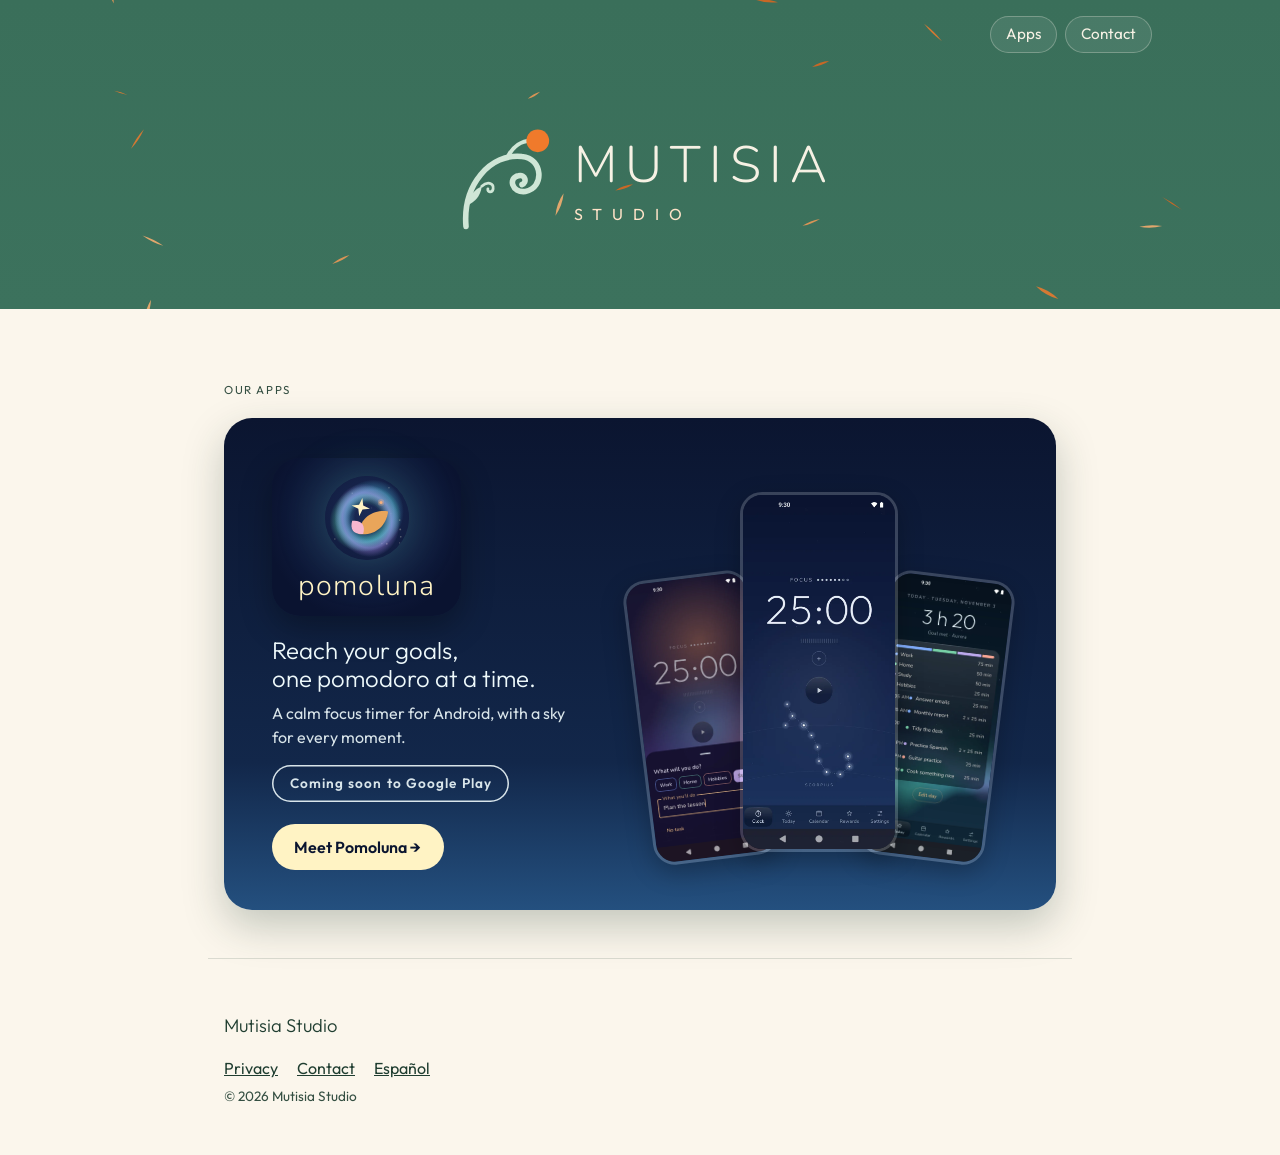
==== commit bb4efa03: "Put the studio pages on cream with a green band and falling petals The studio no longer shares Pomol" ====
--- a/index.html
+++ b/index.html
@@ -19,22 +19,23 @@
   <link rel="icon" type="image/svg+xml" href="/assets/img/mutisia-icon.svg">
   <link rel="stylesheet" href="/assets/css/site.css">
 </head>
-<body>
-  <nav class="top" aria-label="Site">
-    <span class="menu">
-      <a href="#apps">Apps</a>
-      <a href="mailto:contact@mutisiastudio.com">Contact</a>
-    </span>
-  </nav>
-
-  <main>
+<body class="studio">
+  <header class="band" data-petals>
+    <nav class="top" aria-label="Site">
+      <span class="menu">
+        <a href="#apps">Apps</a>
+        <a href="mailto:contact@mutisiastudio.com">Contact</a>
+      </span>
+    </nav>
     <section class="studio-hero">
       <h1 class="studio-logo">
         <img src="/assets/img/mutisia-mark.svg" alt="" width="64" height="64">
         <span class="studio-name">Mutisia<span>Studio</span></span>
       </h1>
     </section>
+  </header>
 
+  <main>
     <section id="apps">
       <p class="tag">Our apps</p>
 
@@ -64,6 +65,7 @@
     </p>
     <p class="note">© 2026 Mutisia Studio</p>
   </footer>
+<script src="/assets/js/petals.js" defer></script>
 <script data-goatcounter="https://mutisiastudio.goatcounter.com/count" async src="/assets/js/count.js"></script>
 </body>
 </html>
--- a/assets/css/site.css
+++ b/assets/css/site.css
@@ -27,6 +27,9 @@
   background: linear-gradient(#0B1530, #12274A 560px, #24507F max(40%, 760px), #3A6A9C);
   background-color: #3A6A9C;
 }
+/* The studio's own pages sit on cream paper; each app keeps its colors inside its card.
+   tools/check.mjs tests the text on this cream too. */
+body.studio { --ink: #1F3D30; background: #FBF6EC; }
 
 section, footer, .top {
   max-width: 52rem;
@@ -47,6 +50,7 @@
   font: 300 1.5rem/1 "Nunito", sans-serif; letter-spacing: 0.04em; color: #FFF3C4;
 }
 .top .brand img { width: 2.4rem; height: 2.4rem; border-radius: 50%; }
+body.studio .top .brand { color: var(--ink); }
 /* margin-left keeps the menu on the right on the studio home, which has no brand. */
 .top .menu { display: flex; flex-wrap: wrap; gap: 0.5rem; margin-left: auto; }
 .top .menu a {
@@ -193,24 +197,34 @@
 .doc code { font-size: 0.9em; }
 
 /* The studio's front page: the name, then one glass card per app. */
-.studio-hero { text-align: center; padding-top: 4.5rem; padding-bottom: 3.5rem; }
+/* The green band at the top of the studio pages, with petals falling behind (petals.js).
+   tools/check.mjs tests the text on its two stops. */
+.band {
+  --ink: #F6F1E4; color: var(--ink); position: relative; overflow: hidden;
+  background: linear-gradient(#3A6F5A, #3C725D);
+}
+.band > :not(.petals) { position: relative; }
+.petals { position: absolute; inset: 0; width: 100%; height: 100%; pointer-events: none; }
+.studio-hero { text-align: center; padding-top: 4.5rem; padding-bottom: 4.5rem; }
 /* The studio's logo: the mutisia's tendril and flower beside the name in capitals. */
 .studio-logo { display: flex; align-items: center; justify-content: center; gap: 1.1rem; margin: 0; }
 .studio-logo img { width: 5rem; height: 5rem; }
 .studio-name {
   display: flex; flex-direction: column; align-items: flex-start; gap: 0.7rem;
-  font: 300 2.2rem/1 "Nunito", sans-serif; letter-spacing: 0.16em; text-transform: uppercase; color: #FFF3C4;
+  font: 300 2.2rem/1 "Nunito", sans-serif; letter-spacing: 0.16em; text-transform: uppercase; color: var(--ink);
 }
 .studio-name span {
-  font: 400 0.8rem/1 "Outfit", sans-serif; letter-spacing: 0.62em; color: #F07A2B;
+  font: 400 0.8rem/1 "Outfit", sans-serif; letter-spacing: 0.62em; color: #FFE3C8;
 }
 footer .studio a { text-decoration: none; }
 
 .app-card {
   display: grid; gap: 2rem; align-items: center; margin-top: 1.2rem;
   padding: 2rem 1.25rem 2.4rem; border-radius: 28px; text-align: center;
-  background: rgba(255, 255, 255, 0.06); border: 1px solid rgba(255, 255, 255, 0.14);
-  box-shadow: 0 16px 40px rgba(0, 0, 0, 0.25);
+  /* Pomoluna's night sky, so the card keeps the app's own colors on the cream page. */
+  --ink: #EEF9FB; color: var(--ink);
+  background: linear-gradient(#0B1530, #12274A 70%, #24507F);
+  box-shadow: 0 16px 40px rgba(31, 61, 48, 0.25);
 }
 .app-card .mark.badge { padding: 18px 26px 16px; }
 .app-card .mark img { width: 84px; height: 84px; }
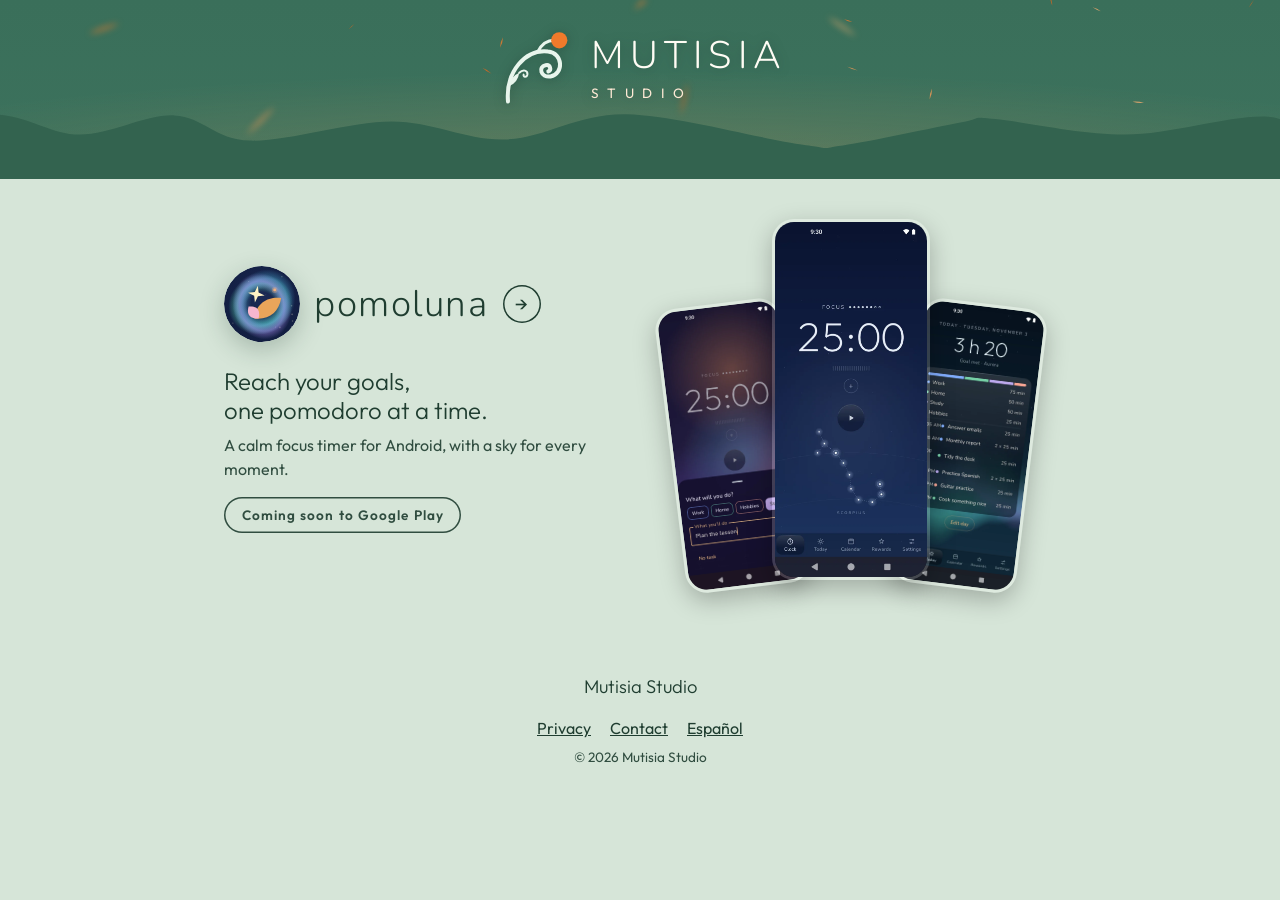
==== commit dbb98e73: "Redesign the studio header and home layout - The green band is lower, with round hills, a faint suns" ====
--- a/index.html
+++ b/index.html
@@ -21,39 +21,39 @@
 </head>
 <body class="studio">
   <header class="band" data-petals>
-    <nav class="top" aria-label="Site">
-      <span class="menu">
-        <a href="#apps">Apps</a>
-        <a href="mailto:contact@mutisiastudio.com">Contact</a>
-      </span>
-    </nav>
     <section class="studio-hero">
-      <h1 class="studio-logo">
-        <img src="/assets/img/mutisia-mark.svg" alt="" width="64" height="64">
+      <h1 class="studio-logo grow">
+        <svg class="studio-mark" viewBox="0 0 64 64" fill="none" stroke-linecap="round" aria-hidden="true">
+          <path class="vine" pathLength="1" d="M12 58 C10 34 26 16 44 18 C56 19 57 36 46 38 C38 39 36 30 42 29 C46 28 47 33 44 34" stroke="#E8F5EC" stroke-width="3.2"/>
+          <path class="leaf" d="M12.5 46 Q14 38 21 35 Q20 43 12.5 46 Z" fill="#E8F5EC"/>
+          <path class="vine curl" pathLength="1" d="M21 35 C24 32 28 33 27.5 36.5 C27 39 24 38.5 24.5 36.5" stroke="#E8F5EC" stroke-width="1.6"/>
+          <path class="vine stem" pathLength="1" d="M36 18 C39 12 44 9 49 9" stroke="#E8F5EC" stroke-width="2.4"/>
+          <circle class="flower" cx="53" cy="9" r="6.5" fill="#F07A2B"/>
+        </svg>
         <span class="studio-name">Mutisia<span>Studio</span></span>
       </h1>
     </section>
+    <svg class="hills" viewBox="0 0 3000 60" preserveAspectRatio="xMidYMax slice" aria-hidden="true">
+      <path class="far" d="M0 60 L0 7 C8 6 12 0 47 4 C82 8 170 26 207 28 C244 30 254 17 269 15 C284 13 283 14 298 16 C313 18 340 24 361 24 C382 24 407 15 423 14 C439 13 430 13 457 16 C484 19 547 35 586 33 C625 31 666 7 691 3 C716 -1 712 3 735 7 C758 11 790 27 827 27 C864 27 921 7 955 6 C989 5 1007 23 1033 23 C1059 23 1088 6 1112 7 C1136 8 1145 27 1175 28 C1205 29 1258 12 1293 12 C1328 12 1355 28 1388 27 C1421 26 1448 5 1489 6 C1530 7 1603 27 1633 31 C1663 35 1647 35 1669 32 C1691 29 1746 17 1767 13 C1788 9 1773 8 1796 10 C1819 12 1866 23 1904 23 C1942 23 1991 7 2021 8 C2051 9 2048 31 2085 31 C2122 31 2196 8 2244 7 C2292 6 2343 27 2375 28 C2407 29 2408 14 2438 14 C2468 14 2526 27 2553 30 C2580 33 2572 36 2603 33 C2634 30 2698 11 2740 10 C2782 9 2810 26 2852 25 C2894 24 2967 10 2992 7 C3017 4 2999 7 3000 7 L3000 60 Z"/>
+    </svg>
   </header>
 
-  <main>
-    <section id="apps">
-      <p class="tag">Our apps</p>
-
-      <article class="app-card">
+  <main id="apps">
+    <article class="app-card">
+      <div class="app-inner">
         <div>
-          <div class="mark badge"><img src="/assets/img/icon.svg" alt=""><span class="word">pomoluna</span></div>
+          <a class="app-link" href="/pomoluna/" aria-label="Meet Pomoluna"><img src="/assets/img/icon.svg" alt=""><span class="word">pomoluna</span><span class="arrow" aria-hidden="true">→</span></a>
           <h2>Reach your goals,<br>one pomodoro at a time.</h2>
           <p>A calm focus timer for Android, with a sky for every moment.</p>
           <p class="store" data-store-badge>Coming soon to Google Play</p>
-          <a class="go" href="/pomoluna/">Meet Pomoluna →</a>
         </div>
-        <div class="fan">
+        <a class="fan" href="/pomoluna/" tabindex="-1">
           <div class="phone"><img src="/assets/img/shots/en/fan-task.webp" alt="Pomoluna: choosing the task, with the Lava sky" width="600" height="1400"></div>
           <div class="phone mid"><img src="/assets/img/shots/en/fan-clock.webp" alt="Pomoluna: the clock, with the Constellation sky" width="600" height="1400"></div>
           <div class="phone"><img src="/assets/img/shots/en/fan-today.webp" alt="Pomoluna: the summary of the day, with the Aurora sky" width="600" height="1400"></div>
-        </div>
-      </article>
-    </section>
+        </a>
+      </div>
+    </article>
   </main>
 
   <footer>
--- a/assets/css/site.css
+++ b/assets/css/site.css
@@ -27,9 +27,9 @@
   background: linear-gradient(#0B1530, #12274A 560px, #24507F max(40%, 760px), #3A6A9C);
   background-color: #3A6A9C;
 }
-/* The studio's own pages sit on cream paper; each app keeps its colors inside its card.
+/* The studio's own pages sit on light sage; each app keeps its colors inside its card.
    tools/check.mjs tests the text on this cream too. */
-body.studio { --ink: #1F3D30; background: #FBF6EC; }
+body.studio { --ink: #1F3D30; background: #D6E5D8; }
 
 section, footer, .top {
   max-width: 52rem;
@@ -196,55 +196,103 @@
 .doc ul { padding-left: 1.2rem; margin: 0.4rem 0 0; }
 .doc code { font-size: 0.9em; }
 
-/* The studio's front page: the name, then one glass card per app. */
+/* The studio's front page: the logo on a green band, then one band per app. */
 /* The green band at the top of the studio pages, with petals falling behind (petals.js).
    tools/check.mjs tests the text on its two stops. */
 .band {
-  --ink: #F6F1E4; color: var(--ink); position: relative; overflow: hidden;
-  background: linear-gradient(#3A6F5A, #3C725D);
+  --ink: #FFFCF4; color: var(--ink); position: relative; overflow: hidden;
+  /* A faint sunset glow rising from behind the hills. */
+  background:
+    radial-gradient(ellipse 70% 60% at 50% 100%, rgba(255, 170, 100, 0.22), rgba(255, 170, 100, 0) 100%),
+    linear-gradient(#3A6F5A, #3C725D);
 }
 .band > :not(.petals) { position: relative; }
+/* Two layers of petals: small sharp ones far away, a few big blurred ones close by. */
 .petals { position: absolute; inset: 0; width: 100%; height: 100%; pointer-events: none; }
-.studio-hero { text-align: center; padding-top: 4.5rem; padding-bottom: 4.5rem; }
+.petals.near { filter: blur(3px); }
+/* Round hills at the foot of the band; the band itself ends in a straight line. */
+.band > .hills { position: absolute; left: 0; bottom: 0; width: 100%; height: 4.5rem; pointer-events: none; }
+.band.slim > .hills { height: 2.2rem; }
+.hills .far { fill: #33634F; }
+.studio-hero { text-align: center; padding-top: 1.8rem; padding-bottom: 4.4rem; }
 /* The studio's logo: the mutisia's tendril and flower beside the name in capitals. */
-.studio-logo { display: flex; align-items: center; justify-content: center; gap: 1.1rem; margin: 0; }
-.studio-logo img { width: 5rem; height: 5rem; }
+/* A soft shadow lifts the logo off the band and its glow. */
+.studio-logo { filter: drop-shadow(0 1px 6px rgba(20, 45, 35, 0.35)); display: flex; align-items: center; justify-content: center; gap: 1.1rem; margin: 0; }
+.studio-logo img, .studio-mark { width: 4rem; height: 4rem; overflow: visible; }
+a.studio-logo { text-decoration: none; }
+/* On the home page the logo grows once: the tendril draws, the leaf shows, the flower opens, then the name. */
+@media (prefers-reduced-motion: no-preference) {
+  .grow .vine { stroke-dasharray: 1; stroke-dashoffset: 1; animation: draw 1.3s ease-out forwards; }
+  .grow .stem { animation-delay: 0.5s; animation-duration: 0.6s; }
+  .grow .curl { animation-delay: 0.7s; animation-duration: 0.6s; }
+  .grow .leaf { animation: appear 0.5s 0.6s both; }
+  .grow .flower {
+    transform-box: fill-box; transform-origin: center; transform: scale(0);
+    animation: bloom 0.6s 1.05s cubic-bezier(0.3, 1.6, 0.5, 1) forwards;
+  }
+  .grow .studio-name { animation: appear 0.8s 0.9s both; }
+}
+@keyframes draw { to { stroke-dashoffset: 0; } }
+@keyframes appear { from { opacity: 0; } }
+@keyframes bloom { to { transform: scale(1); } }
+/* The thinner band on the studio's other pages; the logo there leads home. */
+.band.slim { padding: 1rem 1rem 2.4rem; }
+.band.slim .studio-logo img { width: 2.8rem; height: 2.8rem; }
+.band.slim .studio-name { font-size: 1.5rem; gap: 0.5rem; }
+.band.slim .studio-name span { font-size: 0.6rem; }
 .studio-name {
   display: flex; flex-direction: column; align-items: flex-start; gap: 0.7rem;
   font: 300 2.2rem/1 "Nunito", sans-serif; letter-spacing: 0.16em; text-transform: uppercase; color: var(--ink);
 }
 .studio-name span {
-  font: 400 0.8rem/1 "Outfit", sans-serif; letter-spacing: 0.62em; color: #FFE3C8;
+  font: 400 0.8rem/1 "Outfit", sans-serif; letter-spacing: 0.62em; color: #FFEAD6;
 }
 footer .studio a { text-decoration: none; }
+/* On the studio's pages the footer is centered under the centered logo, without a line. */
+body.studio footer { text-align: center; border-top: none; }
+body.studio footer .links a { margin: 0 0.5rem; }
+/* The phones lead to the app's page too; they lift a little on hover. */
+a.fan { text-decoration: none; }
+a.fan .phone { transition: translate 0.2s; }
+a.fan:hover .phone { translate: 0 -0.4rem; }
+
 
 .app-card {
-  display: grid; gap: 2rem; align-items: center; margin-top: 1.2rem;
-  padding: 2rem 1.25rem 2.4rem; border-radius: 28px; text-align: center;
-  /* Pomoluna's night sky, so the card keeps the app's own colors on the cream page. */
-  --ink: #EEF9FB; color: var(--ink);
-  background: linear-gradient(#0B1530, #12274A 70%, #24507F);
-  box-shadow: 0 16px 40px rgba(31, 61, 48, 0.25);
-}
-.app-card .mark.badge { padding: 18px 26px 16px; }
-.app-card .mark img { width: 84px; height: 84px; }
-.app-card .mark .word { font-size: 1.8rem; }
+  /* Each app sits on the studio's sage, in the studio's ink; its colors live in its icon and screenshots. */
+  text-align: center;
+}
+.app-inner {
+  display: grid; gap: 2rem; align-items: center; max-width: 52rem; margin: 0 auto;
+  padding: 2.4rem 1rem 2.8rem;
+}
+/* The app's logo is the link to its page: the arrow and the glow on hover say it's clickable. */
+.app-link {
+  display: inline-flex; align-items: center; gap: 0.9rem; text-decoration: none; color: var(--ink);
+}
+.app-link img {
+  width: 76px; height: 76px; border-radius: 50%;
+  box-shadow: 0 8px 24px rgba(31, 61, 48, 0.25); transition: box-shadow 0.2s;
+}
+.app-link .word { font: 300 2.3rem/1 "Nunito", sans-serif; letter-spacing: 0.04em; }
+.app-link .arrow {
+  display: grid; place-items: center; width: 2.4rem; height: 2.4rem; border-radius: 50%;
+  font-size: 1.2rem; box-shadow: inset 0 0 0 1.5px currentColor; transition: transform 0.2s, background 0.2s;
+}
+.app-link:hover img, .app-link:focus-visible img { box-shadow: 0 10px 32px rgba(31, 61, 48, 0.45); }
+.app-link:hover .arrow, .app-link:focus-visible .arrow {
+  transform: translateX(0.3rem); background: var(--ink); color: #D6E5D8;
+}
 .app-card h2 { font-size: 1.5rem; margin-top: 1.2rem; text-wrap: balance; }
 .app-card p { opacity: var(--muted); margin: 0.5rem auto 0; max-width: 24rem; }
 .app-card .store { margin-top: 1rem; font-size: 0.85rem; letter-spacing: 0.08em; }
-.app-card .fan { padding-top: 1rem; }
-.go {
-  display: inline-block; margin-top: 1.4rem; padding: 0.7rem 1.4rem; border-radius: 999px;
-  background: #FFF3C4; color: #0B1530; text-decoration: none; font-weight: 600;
-}
-.go:hover { background: #fff; }
 
 @media (min-width: 900px) {
-  .studio-logo img { width: 7rem; height: 7rem; }
-  .studio-name { font-size: 3.2rem; gap: 0.9rem; }
-  .studio-name span { font-size: 1rem; }
-  .app-card { grid-template-columns: 1.2fr 1fr; text-align: left; padding: 2.5rem 2rem 2.5rem 3rem; }
-  .app-card .mark.badge { margin: 0; }
+  .studio-logo img, .studio-mark { width: 5rem; height: 5rem; }
+  .studio-name { font-size: 2.4rem; gap: 0.75rem; }
+  .studio-name span { font-size: 0.85rem; }
+  .app-card { text-align: left; }
+  /* Same width and side padding as the footer, so the text lines up with it. */
+  .app-inner { grid-template-columns: 1.2fr 1fr; padding: 2.5rem 1rem; }
   .app-card p { margin-left: 0; }
   .app-card .fan .phone { width: 7.5rem; flex: none; }
   .app-card .fan .phone.mid { width: 9.5rem; }
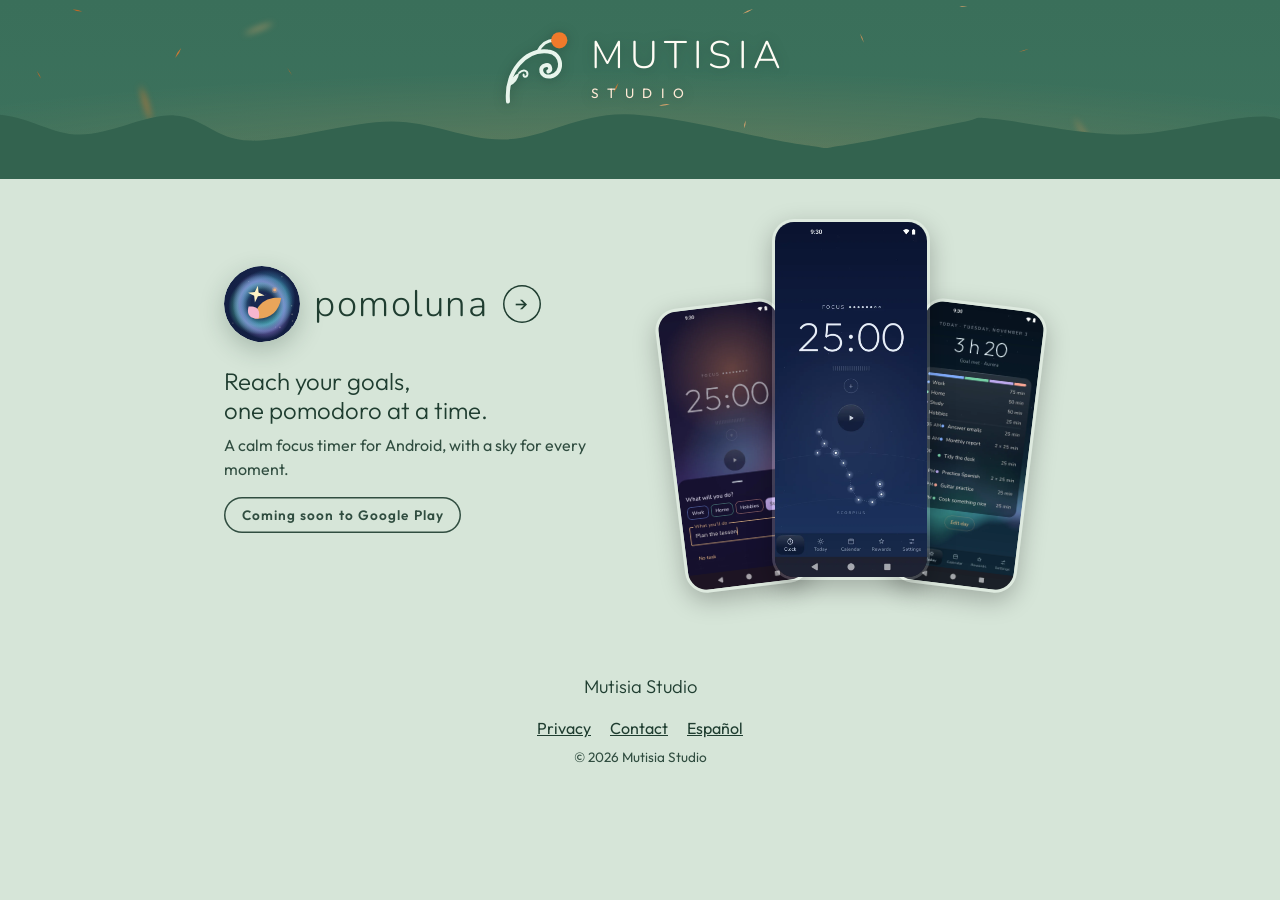
==== commit ba19ee09: "Give Pomoluna a dawn header and add share images - Pomoluna's pages open on a dawn band like the stu" ====
--- a/index.html
+++ b/index.html
@@ -14,7 +14,7 @@
   <meta property="og:description" content="Mutisia Studio makes apps for Android. Our first app is Pomoluna, a calm focus timer.">
   <meta property="og:url" content="https://mutisiastudio.com/">
   <meta property="og:locale" content="en_US">
-  <meta property="og:image" content="https://mutisiastudio.com/assets/img/og.png">
+  <meta property="og:image" content="https://mutisiastudio.com/assets/img/og-studio.png">
   <meta name="twitter:card" content="summary_large_image">
   <link rel="icon" type="image/svg+xml" href="/assets/img/mutisia-icon.svg">
   <link rel="stylesheet" href="/assets/css/site.css">
--- a/assets/css/site.css
+++ b/assets/css/site.css
@@ -30,6 +30,8 @@
 /* The studio's own pages sit on light sage; each app keeps its colors inside its card.
    tools/check.mjs tests the text on this cream too. */
 body.studio { --ink: #1F3D30; background: #D6E5D8; }
+/* Pomoluna's pages: the dawn sky lives in the band on top; the page itself is a warm, light linen. */
+body.pomo { --ink: #17264D; background: #E3ECF4; }
 
 section, footer, .top {
   max-width: 52rem;
@@ -249,8 +251,8 @@
 }
 footer .studio a { text-decoration: none; }
 /* On the studio's pages the footer is centered under the centered logo, without a line. */
-body.studio footer { text-align: center; border-top: none; }
-body.studio footer .links a { margin: 0 0.5rem; }
+body.studio footer, body.pomo footer { text-align: center; border-top: none; }
+body.studio footer .links a, body.pomo footer .links a { margin: 0 0.5rem; }
 /* The phones lead to the app's page too; they lift a little on hover. */
 a.fan { text-decoration: none; }
 a.fan .phone { transition: translate 0.2s; }
@@ -297,3 +299,39 @@
   .app-card .fan .phone { width: 7.5rem; flex: none; }
   .app-card .fan .phone.mid { width: 9.5rem; }
 }
+
+/* Pomoluna's band: a dawn sky with the last stars and rising sparks (stars.js), the sun glowing
+   behind plum hills. The stops are measured from the bottom, so the name always sits on the
+   darker colors that tools/check.mjs tests; the warm colors stay below it. */
+.band.dawn {
+  --ink: #FFF3C4; display: flex; flex-direction: column; align-items: center;
+  padding: 2rem 1rem 7rem; text-align: center;
+  background:
+    radial-gradient(ellipse 70% 60% at 50% 100%, rgba(255, 220, 160, 0.45), rgba(255, 200, 150, 0) 100%),
+    linear-gradient(to top, #F2B48E 0, #D9949A 3rem, #9A72A0 5.5rem, #6A5592 7.5rem, #3E4886 60%, #1C2A63 100%);
+}
+.dawn .hills .far { fill: #3A3366; }
+/* Sunlight hugging the ridge: a blurred copy of the hills, a little higher. */
+.hills .glow { fill: rgba(255, 214, 160, 0.7); }
+.band > .hills { overflow: visible; }
+.app-logo { display: inline-flex; align-items: center; gap: 1rem; color: var(--ink); text-decoration: none; }
+.app-logo img { width: 4.5rem; height: 4.5rem; border-radius: 50%; box-shadow: 0 0 40px rgba(92, 224, 176, 0.3); }
+.app-logo .word { font: 300 2.6rem/1 "Nunito", sans-serif; letter-spacing: 0.04em; }
+.band.dawn .by {
+  margin-top: 0.7rem; font-size: 0.72rem; letter-spacing: 0.25em; text-transform: uppercase;
+  color: #FFE6C4; text-decoration: none;
+}
+.band.dawn.slim {
+  padding: 1rem 1rem 3.6rem;
+  background:
+    radial-gradient(ellipse 70% 60% at 50% 100%, rgba(255, 220, 160, 0.45), rgba(255, 200, 150, 0) 100%),
+    linear-gradient(to top, #F2B48E 0, #D9949A 1.4rem, #9A72A0 2.6rem, #6A5592 3.8rem, #3E4886 60%, #1C2A63 100%);
+}
+.slim .app-logo img { width: 2.6rem; height: 2.6rem; }
+.slim .app-logo .word { font-size: 1.6rem; }
+.band.dawn.slim .by { margin-top: 0.4rem; font-size: 0.6rem; }
+body.pomo .hero h1 { margin-top: 0; }
+@media (min-width: 900px) {
+  .app-logo img { width: 5.5rem; height: 5.5rem; }
+  .app-logo .word { font-size: 3.2rem; }
+}
